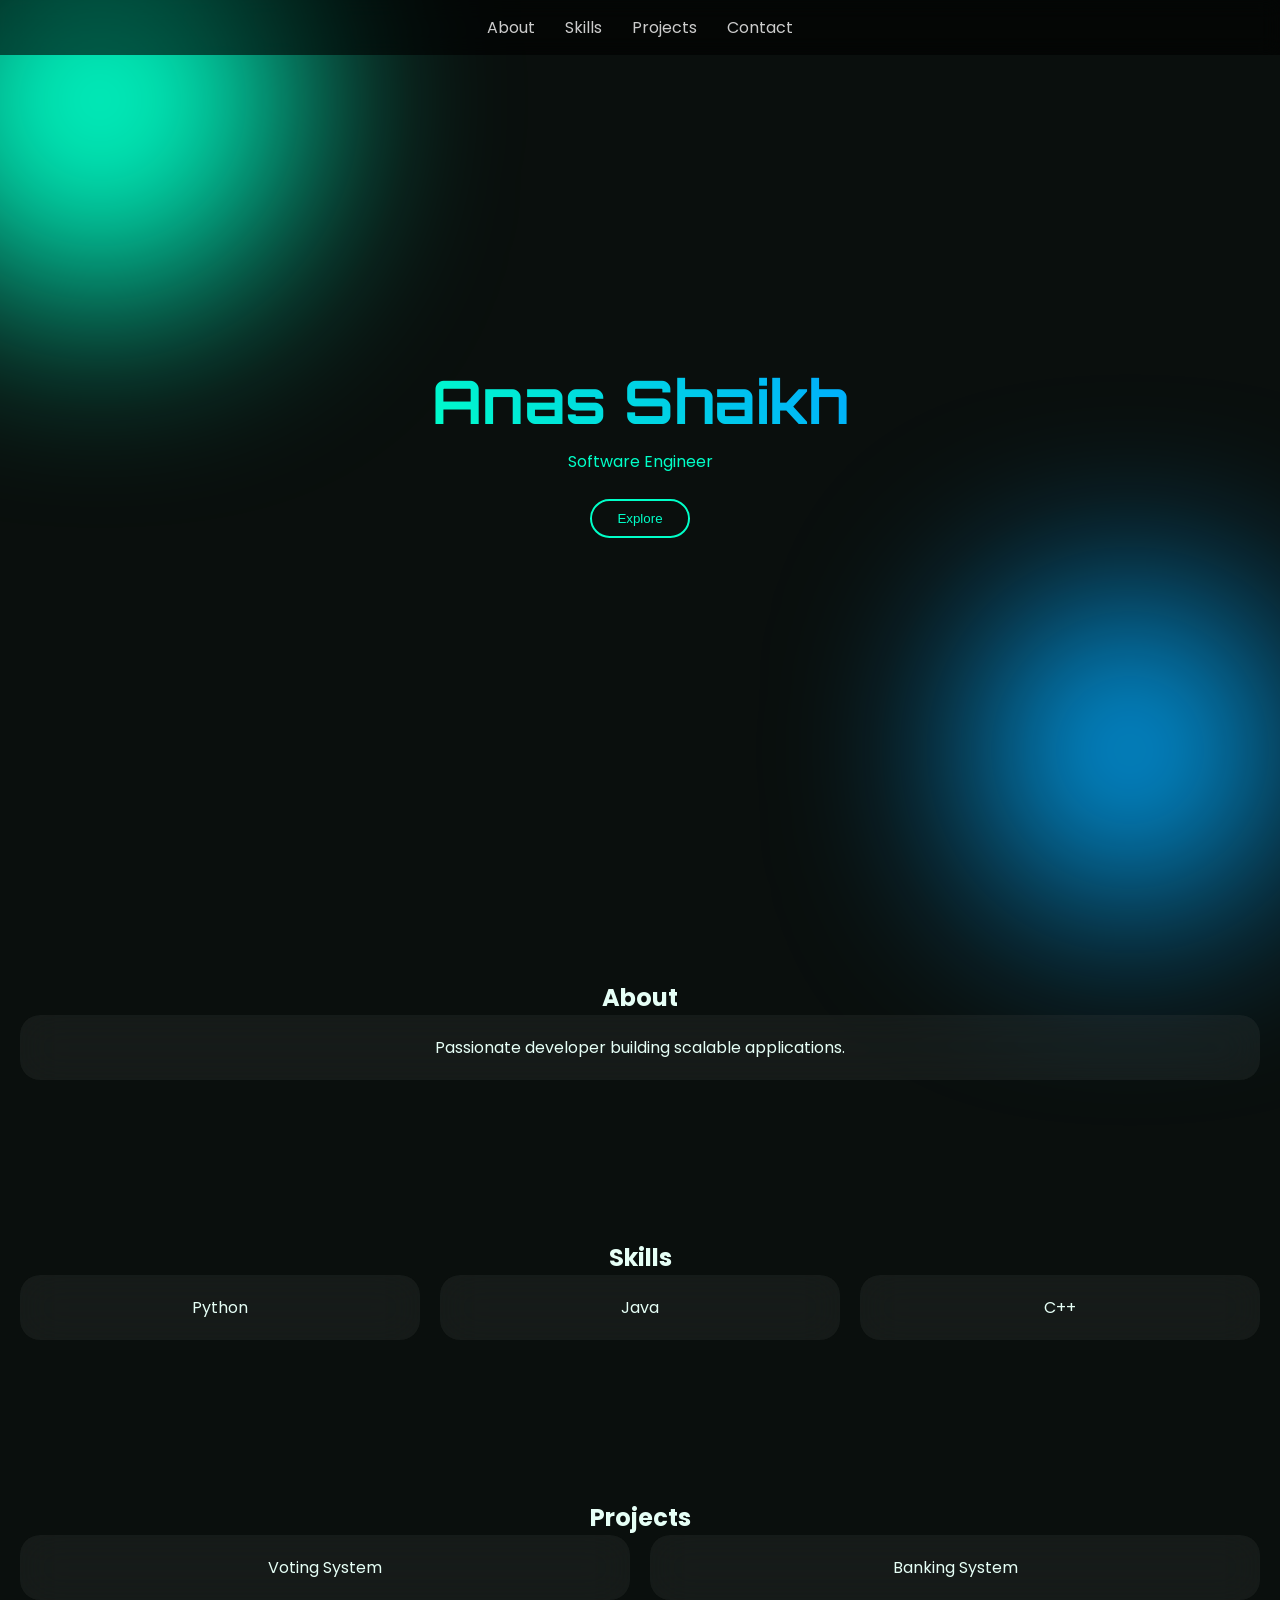
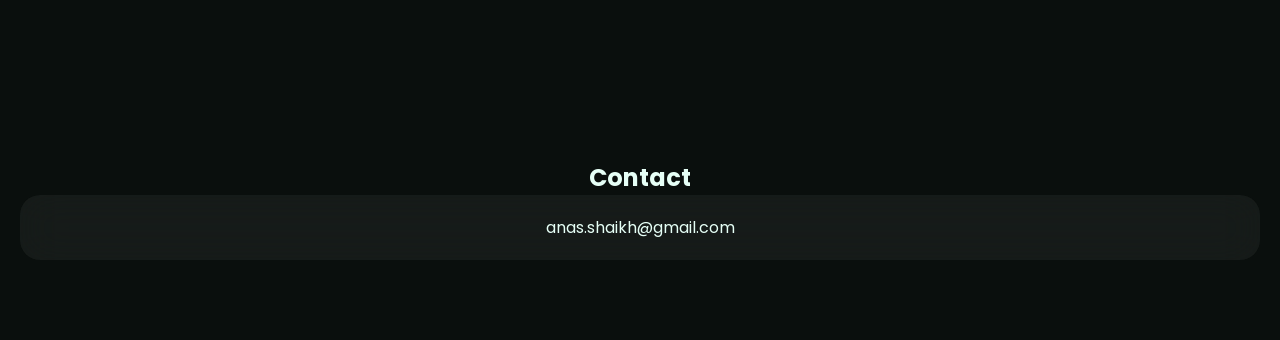
==== index.html @ f7f48f0e "Revamp portfolio layout and styles" ====
<!DOCTYPE html>
<html lang="en">
<head>
<meta charset="UTF-8">
<meta name="viewport" content="width=device-width, initial-scale=1.0">
<title>Anas Shaikh | Ultra Portfolio</title>

<link href="https://fonts.googleapis.com/css2?family=Orbitron:wght@500;700&family=Poppins:wght@300;400;600&display=swap" rel="stylesheet">

<style>
*{margin:0;padding:0;box-sizing:border-box;}
body{
background:#0a0f0d;
color:#e6fff6;
font-family:Poppins;
overflow-x:hidden;
}

/* GLOW ORBS */
.orb{
position:fixed;
border-radius:50%;
filter:blur(100px);
z-index:-1;
}
.o1{width:400px;height:400px;background:#00ffc8;top:-100px;left:-100px;}
.o2{width:300px;height:300px;background:#00aaff;bottom:0;right:0;}

/* NAV */
nav{
position:fixed;
width:100%;
display:flex;
justify-content:center;
gap:30px;
padding:15px;
background:rgba(0,0,0,0.6);
backdrop-filter:blur(10px);
z-index:100;
}
nav a{color:#ccc;text-decoration:none;}
nav a:hover{color:#00ffc8;}

/* HERO */
.hero{
height:100vh;
display:flex;
flex-direction:column;
justify-content:center;
align-items:center;
text-align:center;
}
.hero h1{
font-family:Orbitron;
font-size:60px;
background:linear-gradient(45deg,#00ffc8,#00aaff);
-webkit-background-clip:text;
color:transparent;
}
.typing{margin-top:10px;color:#00ffc8;height:30px;}

/* BUTTON */
.btn{
margin-top:20px;
padding:10px 25px;
background:transparent;
border:2px solid #00ffc8;
color:#00ffc8;
border-radius:20px;
cursor:pointer;
transition:0.3s;
}
.btn:hover{
background:#00ffc8;
color:black;
box-shadow:0 0 20px #00ffc8;
}

/* SECTIONS */
section{
padding:80px 20px;
text-align:center;
}

/* GLASS CARD */
.card{
background:rgba(255,255,255,0.05);
backdrop-filter:blur(20px);
border-radius:20px;
padding:20px;
transition:0.3s;
transform-style:preserve-3d;
}
.card:hover{
transform:rotateY(10deg) rotateX(5deg);
box-shadow:0 0 30px #00ffc8;
}

/* GRID */
.grid{
display:grid;
grid-template-columns:repeat(auto-fit,minmax(250px,1fr));
gap:20px;
}

/* PARTICLES */
.particle{
position:fixed;
width:5px;height:5px;
background:#00ffc8;
border-radius:50%;
pointer-events:none;
opacity:0.7;
}

/* SCROLL */
.fade{opacity:0;transform:translateY(40px);transition:0.6s;}
.show{opacity:1;transform:translateY(0);}
</style>
</head>

<body>

<div class="orb o1"></div>
<div class="orb o2"></div>

<nav>
<a href="#about">About</a>
<a href="#skills">Skills</a>
<a href="#projects">Projects</a>
<a href="#contact">Contact</a>
</nav>

<div class="hero">
<h1>Anas Shaikh</h1>
<div class="typing"></div>
<button class="btn" onclick="scrollDown()">Explore</button>
</div>

<section id="about" class="fade">
<h2>About</h2>
<div class="card">Passionate developer building scalable applications.</div>
</section>

<section id="skills" class="fade">
<h2>Skills</h2>
<div class="grid">
<div class="card">Python</div>
<div class="card">Java</div>
<div class="card">C++</div>
</div>
</section>

<section id="projects" class="fade">
<h2>Projects</h2>
<div class="grid">
<div class="card">Voting System</div>
<div class="card">Banking System</div>
</div>
</section>

<section id="contact" class="fade">
<h2>Contact</h2>
<div class="card">anas.shaikh@gmail.com</div>
</section>

<script>
// TYPING
const words=["Software Engineer","Full Stack Developer","Problem Solver"];
let i=0,j=0,cur="",del=false;
function type(){
cur=words[i];
if(del){j--;} else{j++;}
document.querySelector(".typing").textContent=cur.substring(0,j);
if(!del && j==cur.length){del=true;setTimeout(type,1000);return;}
if(del && j==0){del=false;i=(i+1)%words.length;}
setTimeout(type,del?50:100);
}
type();

// SCROLL
function scrollDown(){
document.getElementById("about").scrollIntoView({behavior:"smooth"});
}
const obs=new IntersectionObserver(e=>{
e.forEach(x=>{if(x.isIntersecting)x.target.classList.add("show");});
});
document.querySelectorAll(".fade").forEach(el=>obs.observe(el));

// CURSOR GLOW + PARTICLES
document.addEventListener("mousemove",e=>{
let glow=document.createElement("div");
glow.className="particle";
glow.style.left=e.clientX+"px";
glow.style.top=e.clientY+"px";
document.body.appendChild(glow);
setTimeout(()=>glow.remove(),500);
});
</script>

</body>
</html>
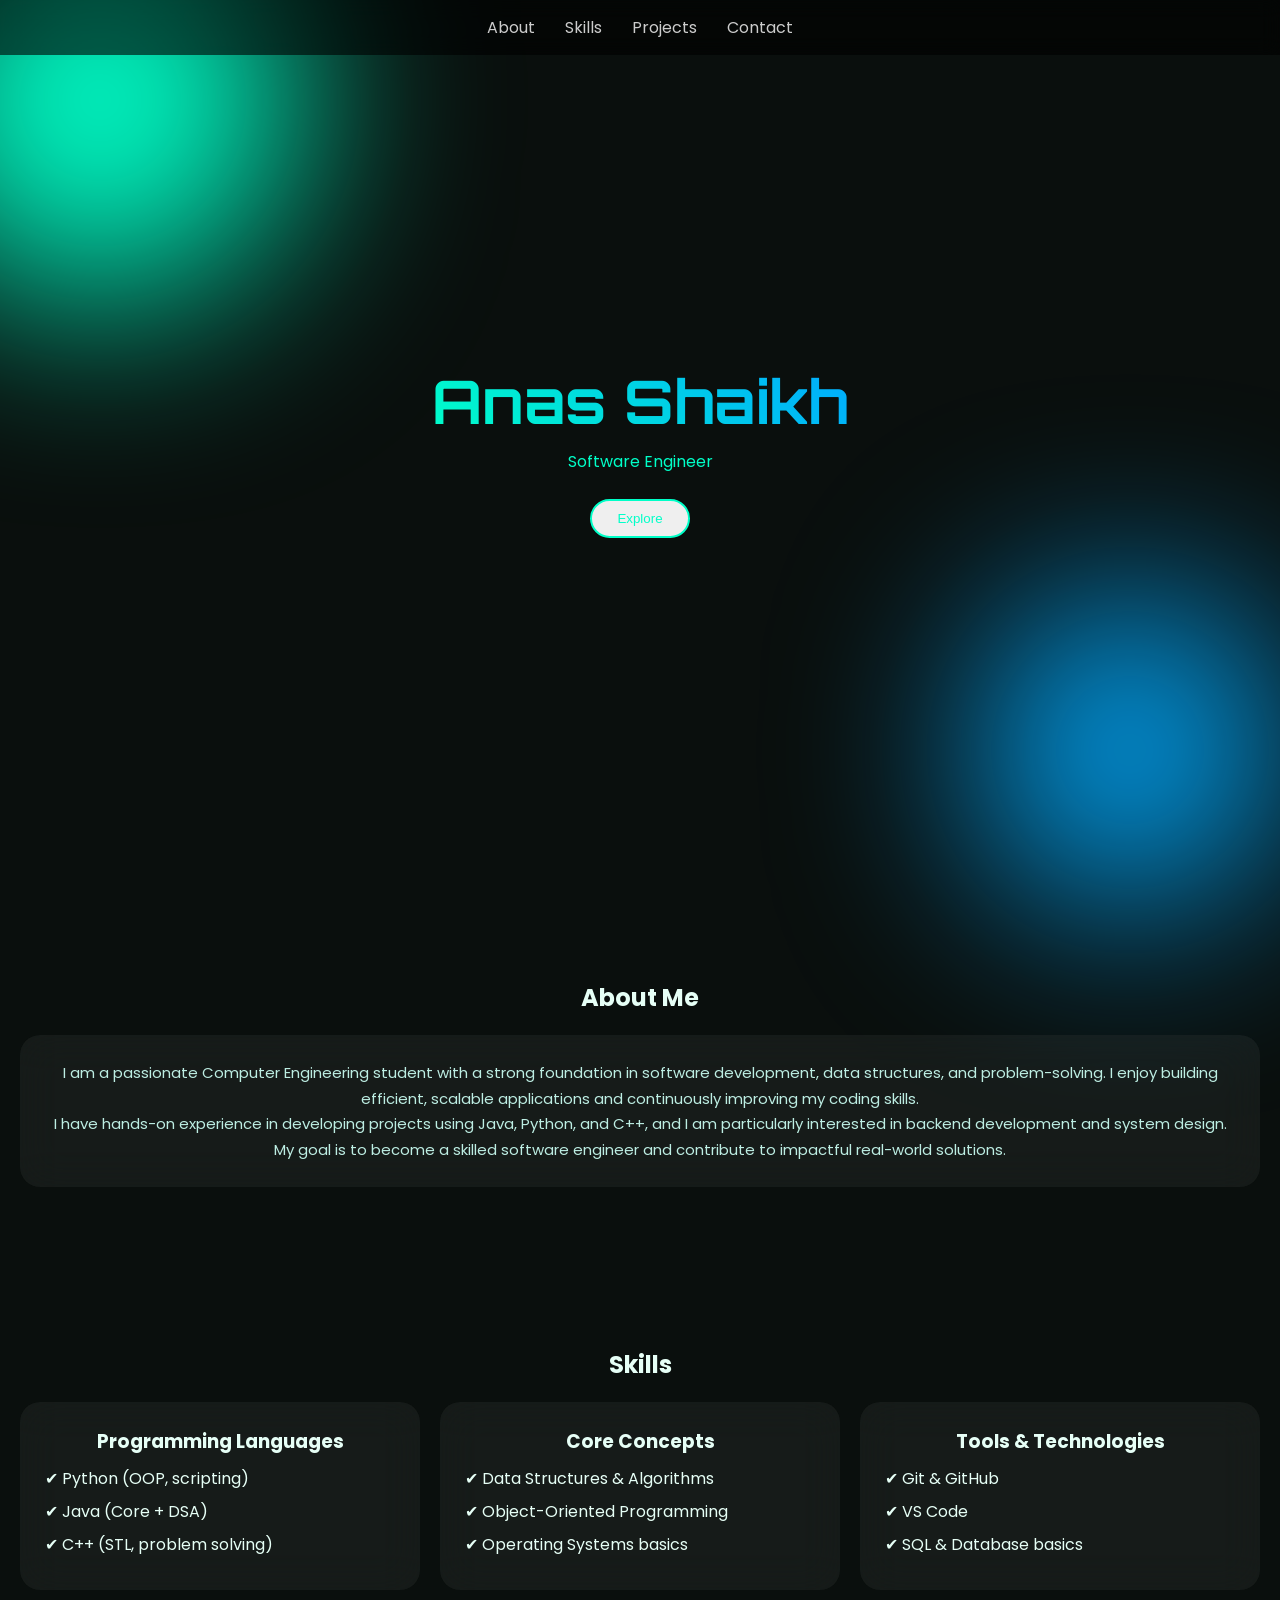
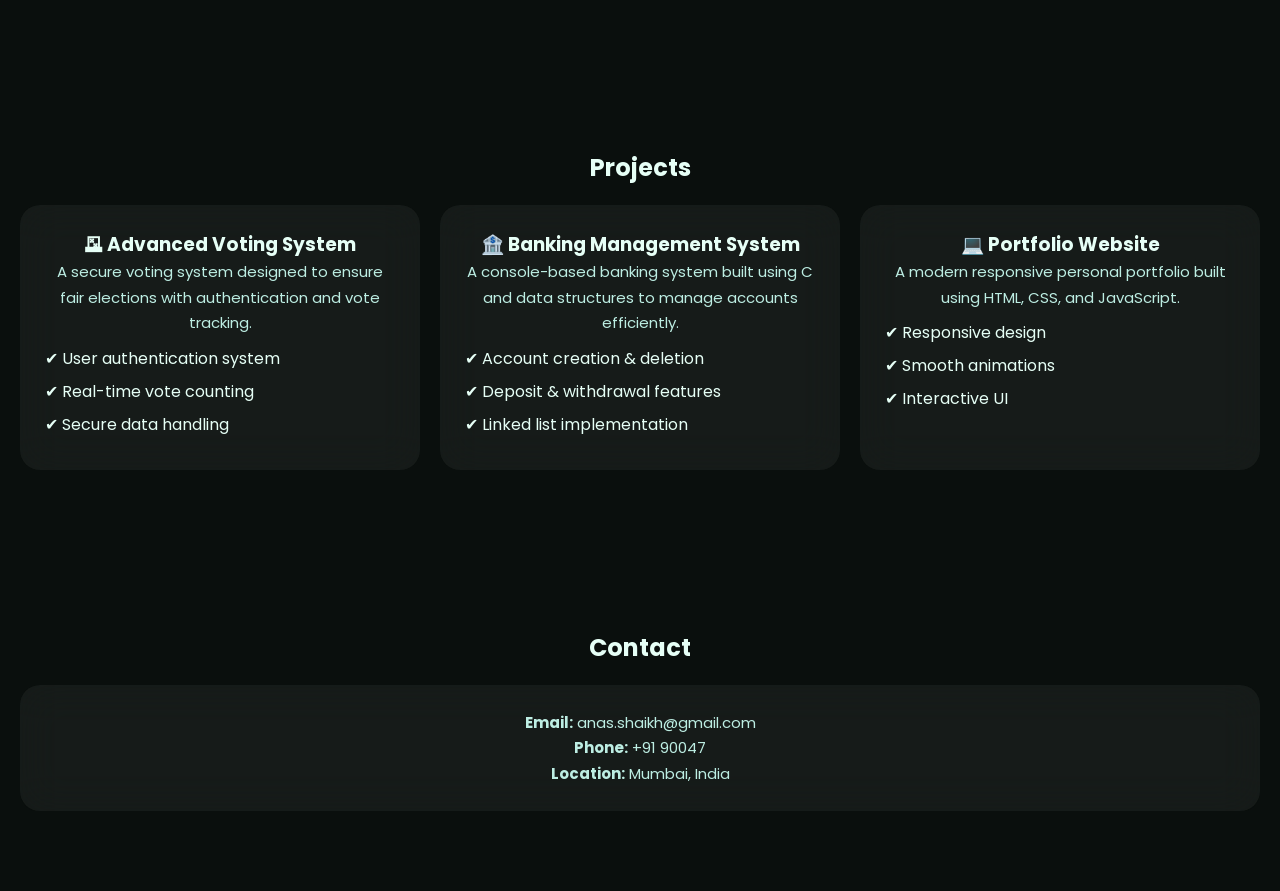
==== commit 426d4e52: "Update index.html" ====
--- a/index.html
+++ b/index.html
@@ -3,115 +3,50 @@
 <head>
 <meta charset="UTF-8">
 <meta name="viewport" content="width=device-width, initial-scale=1.0">
-<title>Anas Shaikh | Ultra Portfolio</title>
+<title>Anas Shaikh | Portfolio</title>
 
 <link href="https://fonts.googleapis.com/css2?family=Orbitron:wght@500;700&family=Poppins:wght@300;400;600&display=swap" rel="stylesheet">
 
 <style>
 *{margin:0;padding:0;box-sizing:border-box;}
-body{
-background:#0a0f0d;
-color:#e6fff6;
-font-family:Poppins;
-overflow-x:hidden;
-}
-
-/* GLOW ORBS */
-.orb{
-position:fixed;
-border-radius:50%;
-filter:blur(100px);
-z-index:-1;
-}
+body{background:#0a0f0d;color:#e6fff6;font-family:Poppins;overflow-x:hidden;}
+
+/* ORBS */
+.orb{position:fixed;border-radius:50%;filter:blur(100px);z-index:-1;}
 .o1{width:400px;height:400px;background:#00ffc8;top:-100px;left:-100px;}
 .o2{width:300px;height:300px;background:#00aaff;bottom:0;right:0;}
 
 /* NAV */
-nav{
-position:fixed;
-width:100%;
-display:flex;
-justify-content:center;
-gap:30px;
-padding:15px;
-background:rgba(0,0,0,0.6);
-backdrop-filter:blur(10px);
-z-index:100;
-}
+nav{position:fixed;width:100%;display:flex;justify-content:center;gap:30px;padding:15px;background:rgba(0,0,0,0.6);backdrop-filter:blur(10px);}
 nav a{color:#ccc;text-decoration:none;}
 nav a:hover{color:#00ffc8;}
 
 /* HERO */
-.hero{
-height:100vh;
-display:flex;
-flex-direction:column;
-justify-content:center;
-align-items:center;
-text-align:center;
-}
-.hero h1{
-font-family:Orbitron;
-font-size:60px;
-background:linear-gradient(45deg,#00ffc8,#00aaff);
--webkit-background-clip:text;
-color:transparent;
-}
+.hero{height:100vh;display:flex;flex-direction:column;justify-content:center;align-items:center;text-align:center;}
+.hero h1{font-family:Orbitron;font-size:60px;background:linear-gradient(45deg,#00ffc8,#00aaff);-webkit-background-clip:text;color:transparent;}
 .typing{margin-top:10px;color:#00ffc8;height:30px;}
 
 /* BUTTON */
-.btn{
-margin-top:20px;
-padding:10px 25px;
-background:transparent;
-border:2px solid #00ffc8;
-color:#00ffc8;
-border-radius:20px;
-cursor:pointer;
-transition:0.3s;
-}
-.btn:hover{
-background:#00ffc8;
-color:black;
-box-shadow:0 0 20px #00ffc8;
-}
+.btn{margin-top:20px;padding:10px 25px;border:2px solid #00ffc8;color:#00ffc8;border-radius:20px;cursor:pointer;}
+.btn:hover{background:#00ffc8;color:black;box-shadow:0 0 20px #00ffc8;}
 
 /* SECTIONS */
-section{
-padding:80px 20px;
-text-align:center;
-}
-
-/* GLASS CARD */
-.card{
-background:rgba(255,255,255,0.05);
-backdrop-filter:blur(20px);
-border-radius:20px;
-padding:20px;
-transition:0.3s;
-transform-style:preserve-3d;
-}
-.card:hover{
-transform:rotateY(10deg) rotateX(5deg);
-box-shadow:0 0 30px #00ffc8;
-}
+section{padding:80px 20px;text-align:center;}
+h2{margin-bottom:20px;}
+
+/* CARD */
+.card{background:rgba(255,255,255,0.05);backdrop-filter:blur(20px);border-radius:20px;padding:25px;transition:0.3s;}
+.card:hover{transform:translateY(-8px);box-shadow:0 0 25px #00ffc8;}
 
 /* GRID */
-.grid{
-display:grid;
-grid-template-columns:repeat(auto-fit,minmax(250px,1fr));
-gap:20px;
-}
-
-/* PARTICLES */
-.particle{
-position:fixed;
-width:5px;height:5px;
-background:#00ffc8;
-border-radius:50%;
-pointer-events:none;
-opacity:0.7;
-}
+.grid{display:grid;grid-template-columns:repeat(auto-fit,minmax(250px,1fr));gap:20px;}
+
+/* TEXT */
+p{line-height:1.7;color:#bdeee3;font-size:15px;}
+
+/* LIST */
+ul{list-style:none;text-align:left;margin-top:10px;}
+ul li{margin-bottom:8px;}
 
 /* SCROLL */
 .fade{opacity:0;transform:translateY(40px);transition:0.6s;}
@@ -137,36 +72,121 @@
 <button class="btn" onclick="scrollDown()">Explore</button>
 </div>
 
+<!-- ABOUT -->
 <section id="about" class="fade">
-<h2>About</h2>
-<div class="card">Passionate developer building scalable applications.</div>
-</section>
-
+<h2>About Me</h2>
+<div class="card">
+<p>
+I am a passionate Computer Engineering student with a strong foundation in software development, 
+data structures, and problem-solving. I enjoy building efficient, scalable applications and 
+continuously improving my coding skills.
+</p>
+
+<p>
+I have hands-on experience in developing projects using Java, Python, and C++, and I am particularly 
+interested in backend development and system design.
+</p>
+
+<p>
+My goal is to become a skilled software engineer and contribute to impactful real-world solutions.
+</p>
+</div>
+</section>
+
+<!-- SKILLS -->
 <section id="skills" class="fade">
 <h2>Skills</h2>
+
 <div class="grid">
-<div class="card">Python</div>
-<div class="card">Java</div>
-<div class="card">C++</div>
-</div>
-</section>
-
+
+<div class="card">
+<h3>Programming Languages</h3>
+<ul>
+<li>✔ Python (OOP, scripting)</li>
+<li>✔ Java (Core + DSA)</li>
+<li>✔ C++ (STL, problem solving)</li>
+</ul>
+</div>
+
+<div class="card">
+<h3>Core Concepts</h3>
+<ul>
+<li>✔ Data Structures & Algorithms</li>
+<li>✔ Object-Oriented Programming</li>
+<li>✔ Operating Systems basics</li>
+</ul>
+</div>
+
+<div class="card">
+<h3>Tools & Technologies</h3>
+<ul>
+<li>✔ Git & GitHub</li>
+<li>✔ VS Code</li>
+<li>✔ SQL & Database basics</li>
+</ul>
+</div>
+
+</div>
+</section>
+
+<!-- PROJECTS -->
 <section id="projects" class="fade">
 <h2>Projects</h2>
+
 <div class="grid">
-<div class="card">Voting System</div>
-<div class="card">Banking System</div>
-</div>
-</section>
-
+
+<div class="card">
+<h3>🗳 Advanced Voting System</h3>
+<p>
+A secure voting system designed to ensure fair elections with authentication and vote tracking.
+</p>
+<ul>
+<li>✔ User authentication system</li>
+<li>✔ Real-time vote counting</li>
+<li>✔ Secure data handling</li>
+</ul>
+</div>
+
+<div class="card">
+<h3>🏦 Banking Management System</h3>
+<p>
+A console-based banking system built using C and data structures to manage accounts efficiently.
+</p>
+<ul>
+<li>✔ Account creation & deletion</li>
+<li>✔ Deposit & withdrawal features</li>
+<li>✔ Linked list implementation</li>
+</ul>
+</div>
+
+<div class="card">
+<h3>💻 Portfolio Website</h3>
+<p>
+A modern responsive personal portfolio built using HTML, CSS, and JavaScript.
+</p>
+<ul>
+<li>✔ Responsive design</li>
+<li>✔ Smooth animations</li>
+<li>✔ Interactive UI</li>
+</ul>
+</div>
+
+</div>
+</section>
+
+<!-- CONTACT -->
 <section id="contact" class="fade">
 <h2>Contact</h2>
-<div class="card">anas.shaikh@gmail.com</div>
+<div class="card">
+<p><b>Email:</b> anas.shaikh@gmail.com</p>
+<p><b>Phone:</b> +91 90047</p>
+<p><b>Location:</b> Mumbai, India</p>
+</div>
 </section>
 
 <script>
 // TYPING
-const words=["Software Engineer","Full Stack Developer","Problem Solver"];
+const words=["Software Engineer","Java Developer","Problem Solver"];
 let i=0,j=0,cur="",del=false;
 function type(){
 cur=words[i];
@@ -186,16 +206,6 @@
 e.forEach(x=>{if(x.isIntersecting)x.target.classList.add("show");});
 });
 document.querySelectorAll(".fade").forEach(el=>obs.observe(el));
-
-// CURSOR GLOW + PARTICLES
-document.addEventListener("mousemove",e=>{
-let glow=document.createElement("div");
-glow.className="particle";
-glow.style.left=e.clientX+"px";
-glow.style.top=e.clientY+"px";
-document.body.appendChild(glow);
-setTimeout(()=>glow.remove(),500);
-});
 </script>
 
 </body>
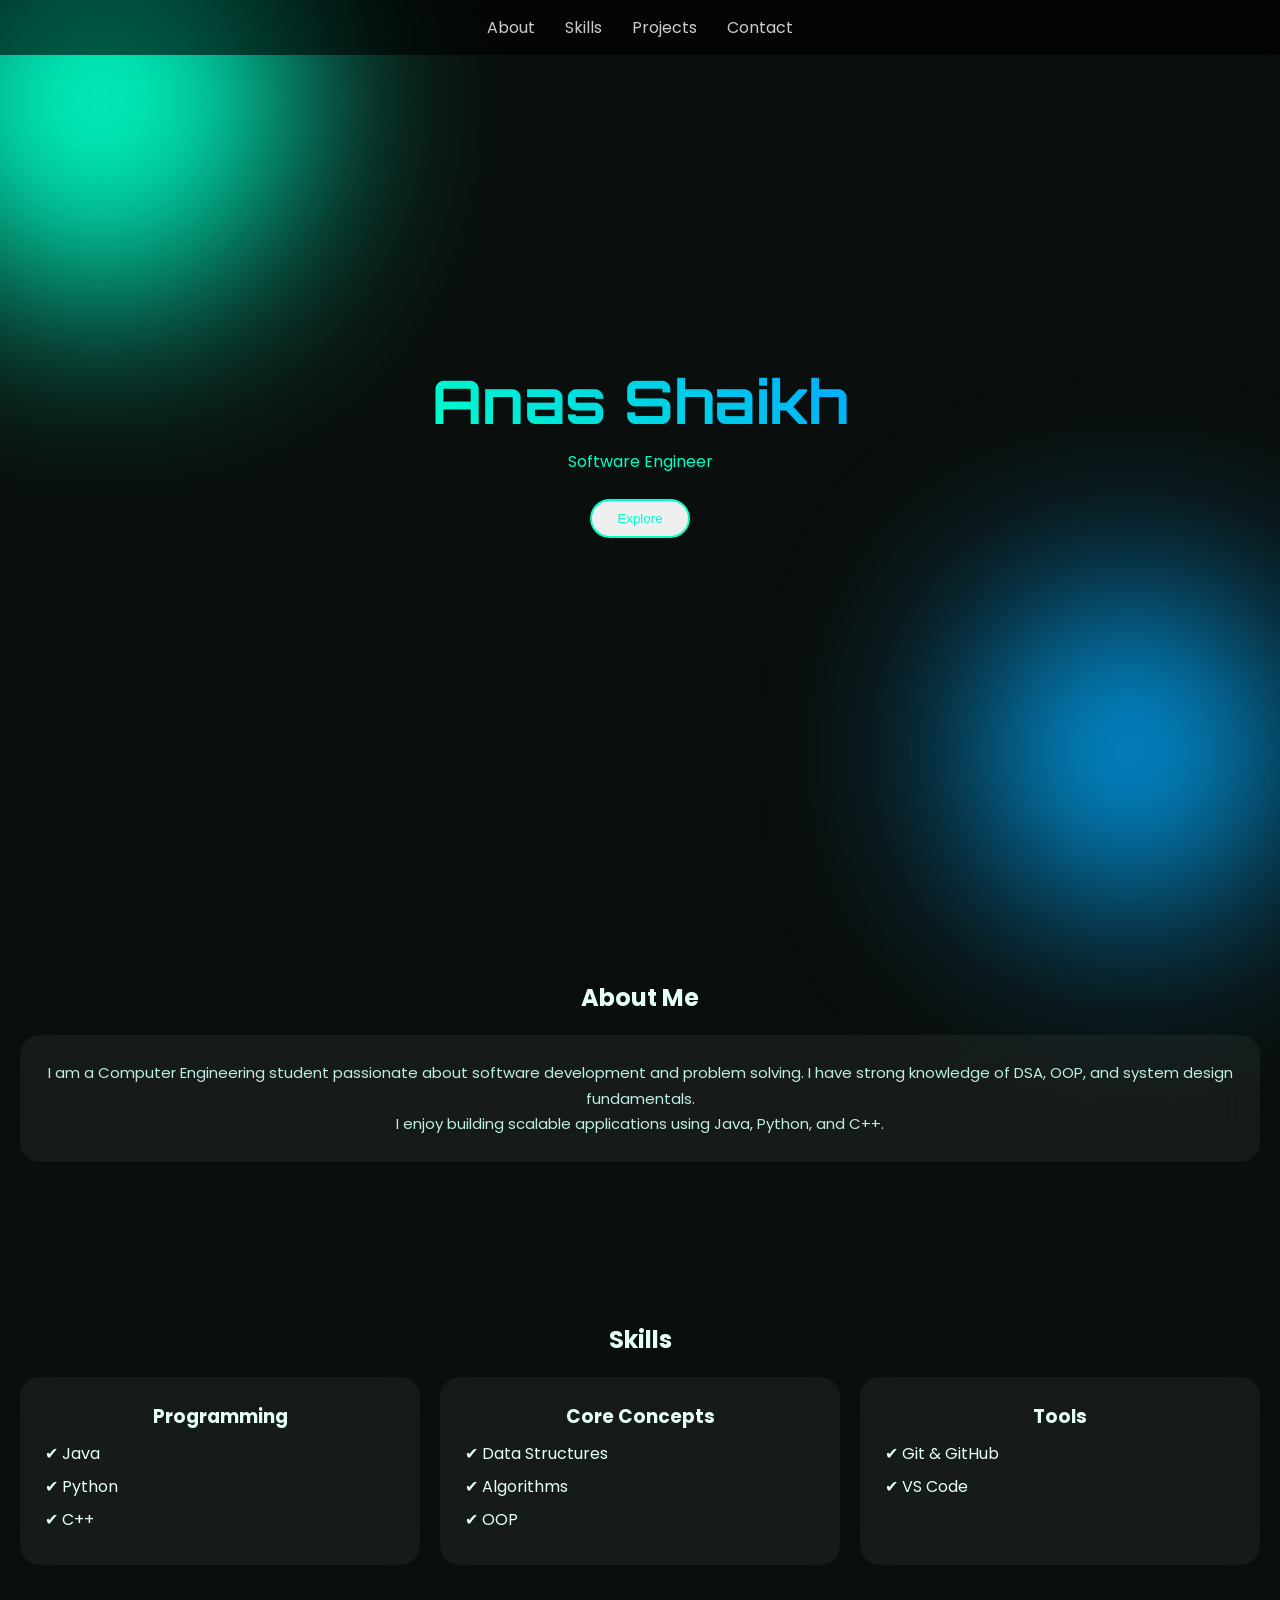
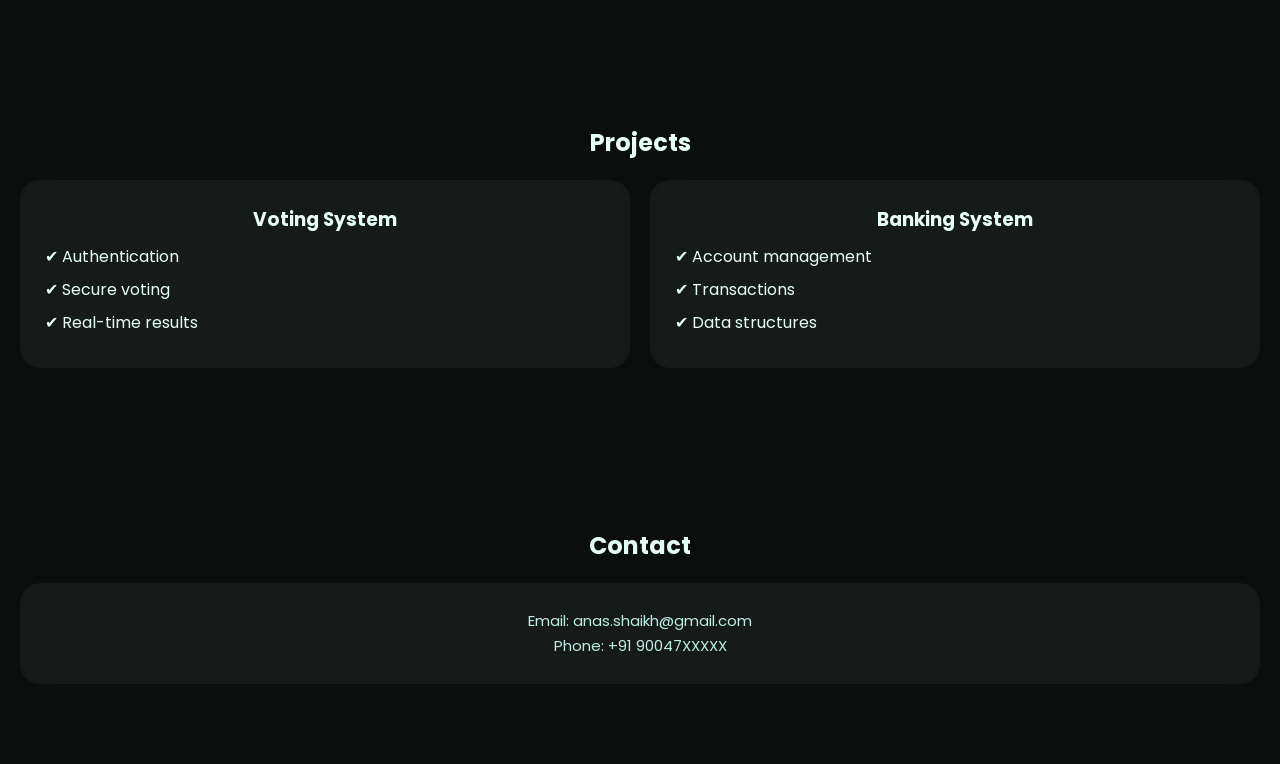
==== commit 9799a885: "Update index.html" ====
--- a/index.html
+++ b/index.html
@@ -9,7 +9,19 @@
 
 <style>
 *{margin:0;padding:0;box-sizing:border-box;}
-body{background:#0a0f0d;color:#e6fff6;font-family:Poppins;overflow-x:hidden;}
+html{scroll-behavior:smooth;}
+
+body{
+background:#0a0f0d;
+color:#e6fff6;
+font-family:Poppins;
+overflow-x:hidden;
+}
+
+/* OFFSET FIX FOR NAVBAR */
+section{
+scroll-margin-top:90px;
+}
 
 /* ORBS */
 .orb{position:fixed;border-radius:50%;filter:blur(100px);z-index:-1;}
@@ -17,29 +29,83 @@
 .o2{width:300px;height:300px;background:#00aaff;bottom:0;right:0;}
 
 /* NAV */
-nav{position:fixed;width:100%;display:flex;justify-content:center;gap:30px;padding:15px;background:rgba(0,0,0,0.6);backdrop-filter:blur(10px);}
-nav a{color:#ccc;text-decoration:none;}
+nav{
+position:fixed;
+top:0;
+width:100%;
+display:flex;
+justify-content:center;
+gap:30px;
+padding:15px;
+background:rgba(0,0,0,0.6);
+backdrop-filter:blur(10px);
+z-index:100;
+}
+nav a{
+color:#ccc;
+text-decoration:none;
+}
 nav a:hover{color:#00ffc8;}
 
 /* HERO */
-.hero{height:100vh;display:flex;flex-direction:column;justify-content:center;align-items:center;text-align:center;}
-.hero h1{font-family:Orbitron;font-size:60px;background:linear-gradient(45deg,#00ffc8,#00aaff);-webkit-background-clip:text;color:transparent;}
+.hero{
+height:100vh;
+display:flex;
+flex-direction:column;
+justify-content:center;
+align-items:center;
+text-align:center;
+}
+.hero h1{
+font-family:Orbitron;
+font-size:60px;
+background:linear-gradient(45deg,#00ffc8,#00aaff);
+-webkit-background-clip:text;
+color:transparent;
+}
 .typing{margin-top:10px;color:#00ffc8;height:30px;}
 
 /* BUTTON */
-.btn{margin-top:20px;padding:10px 25px;border:2px solid #00ffc8;color:#00ffc8;border-radius:20px;cursor:pointer;}
-.btn:hover{background:#00ffc8;color:black;box-shadow:0 0 20px #00ffc8;}
+.btn{
+margin-top:20px;
+padding:10px 25px;
+border:2px solid #00ffc8;
+color:#00ffc8;
+border-radius:20px;
+cursor:pointer;
+}
+.btn:hover{
+background:#00ffc8;
+color:black;
+box-shadow:0 0 20px #00ffc8;
+}
 
 /* SECTIONS */
-section{padding:80px 20px;text-align:center;}
-h2{margin-bottom:20px;}
+section{
+padding:80px 20px;
+text-align:center;
+}
 
 /* CARD */
-.card{background:rgba(255,255,255,0.05);backdrop-filter:blur(20px);border-radius:20px;padding:25px;transition:0.3s;}
-.card:hover{transform:translateY(-8px);box-shadow:0 0 25px #00ffc8;}
+.card{
+background:rgba(255,255,255,0.05);
+backdrop-filter:blur(20px);
+border-radius:20px;
+padding:25px;
+margin-top:20px;
+transition:0.3s;
+}
+.card:hover{
+transform:translateY(-8px);
+box-shadow:0 0 25px #00ffc8;
+}
 
 /* GRID */
-.grid{display:grid;grid-template-columns:repeat(auto-fit,minmax(250px,1fr));gap:20px;}
+.grid{
+display:grid;
+grid-template-columns:repeat(auto-fit,minmax(250px,1fr));
+gap:20px;
+}
 
 /* TEXT */
 p{line-height:1.7;color:#bdeee3;font-size:15px;}
@@ -48,7 +114,12 @@
 ul{list-style:none;text-align:left;margin-top:10px;}
 ul li{margin-bottom:8px;}
 
-/* SCROLL */
+/* PHONE FIX */
+.phone{
+white-space:nowrap;
+}
+
+/* SCROLL ANIMATION */
 .fade{opacity:0;transform:translateY(40px);transition:0.6s;}
 .show{opacity:1;transform:translateY(0);}
 </style>
@@ -59,6 +130,7 @@
 <div class="orb o1"></div>
 <div class="orb o2"></div>
 
+<!-- NAV -->
 <nav>
 <a href="#about">About</a>
 <a href="#skills">Skills</a>
@@ -66,6 +138,7 @@
 <a href="#contact">Contact</a>
 </nav>
 
+<!-- HERO -->
 <div class="hero">
 <h1>Anas Shaikh</h1>
 <div class="typing"></div>
@@ -77,18 +150,11 @@
 <h2>About Me</h2>
 <div class="card">
 <p>
-I am a passionate Computer Engineering student with a strong foundation in software development, 
-data structures, and problem-solving. I enjoy building efficient, scalable applications and 
-continuously improving my coding skills.
+I am a Computer Engineering student passionate about software development and problem solving.
+I have strong knowledge of DSA, OOP, and system design fundamentals.
 </p>
-
 <p>
-I have hands-on experience in developing projects using Java, Python, and C++, and I am particularly 
-interested in backend development and system design.
-</p>
-
-<p>
-My goal is to become a skilled software engineer and contribute to impactful real-world solutions.
+I enjoy building scalable applications using Java, Python, and C++.
 </p>
 </div>
 </section>
@@ -96,33 +162,31 @@
 <!-- SKILLS -->
 <section id="skills" class="fade">
 <h2>Skills</h2>
-
 <div class="grid">
 
 <div class="card">
-<h3>Programming Languages</h3>
-<ul>
-<li>✔ Python (OOP, scripting)</li>
-<li>✔ Java (Core + DSA)</li>
-<li>✔ C++ (STL, problem solving)</li>
+<h3>Programming</h3>
+<ul>
+<li>✔ Java</li>
+<li>✔ Python</li>
+<li>✔ C++</li>
 </ul>
 </div>
 
 <div class="card">
 <h3>Core Concepts</h3>
 <ul>
-<li>✔ Data Structures & Algorithms</li>
-<li>✔ Object-Oriented Programming</li>
-<li>✔ Operating Systems basics</li>
-</ul>
-</div>
-
-<div class="card">
-<h3>Tools & Technologies</h3>
+<li>✔ Data Structures</li>
+<li>✔ Algorithms</li>
+<li>✔ OOP</li>
+</ul>
+</div>
+
+<div class="card">
+<h3>Tools</h3>
 <ul>
 <li>✔ Git & GitHub</li>
 <li>✔ VS Code</li>
-<li>✔ SQL & Database basics</li>
 </ul>
 </div>
 
@@ -132,42 +196,23 @@
 <!-- PROJECTS -->
 <section id="projects" class="fade">
 <h2>Projects</h2>
-
 <div class="grid">
 
 <div class="card">
-<h3>🗳 Advanced Voting System</h3>
-<p>
-A secure voting system designed to ensure fair elections with authentication and vote tracking.
-</p>
-<ul>
-<li>✔ User authentication system</li>
-<li>✔ Real-time vote counting</li>
-<li>✔ Secure data handling</li>
-</ul>
-</div>
-
-<div class="card">
-<h3>🏦 Banking Management System</h3>
-<p>
-A console-based banking system built using C and data structures to manage accounts efficiently.
-</p>
-<ul>
-<li>✔ Account creation & deletion</li>
-<li>✔ Deposit & withdrawal features</li>
-<li>✔ Linked list implementation</li>
-</ul>
-</div>
-
-<div class="card">
-<h3>💻 Portfolio Website</h3>
-<p>
-A modern responsive personal portfolio built using HTML, CSS, and JavaScript.
-</p>
-<ul>
-<li>✔ Responsive design</li>
-<li>✔ Smooth animations</li>
-<li>✔ Interactive UI</li>
+<h3>Voting System</h3>
+<ul>
+<li>✔ Authentication</li>
+<li>✔ Secure voting</li>
+<li>✔ Real-time results</li>
+</ul>
+</div>
+
+<div class="card">
+<h3>Banking System</h3>
+<ul>
+<li>✔ Account management</li>
+<li>✔ Transactions</li>
+<li>✔ Data structures</li>
 </ul>
 </div>
 
@@ -178,9 +223,8 @@
 <section id="contact" class="fade">
 <h2>Contact</h2>
 <div class="card">
-<p><b>Email:</b> anas.shaikh@gmail.com</p>
-<p><b>Phone:</b> +91 90047</p>
-<p><b>Location:</b> Mumbai, India</p>
+<p>Email: anas.shaikh@gmail.com</p>
+<p>Phone: <span class="phone">+91 90047XXXXX</span></p>
 </div>
 </section>
 
@@ -198,12 +242,16 @@
 }
 type();
 
-// SCROLL
+// SCROLL BUTTON
 function scrollDown(){
 document.getElementById("about").scrollIntoView({behavior:"smooth"});
 }
+
+// SCROLL ANIMATION
 const obs=new IntersectionObserver(e=>{
-e.forEach(x=>{if(x.isIntersecting)x.target.classList.add("show");});
+e.forEach(x=>{
+if(x.isIntersecting){x.target.classList.add("show");}
+});
 });
 document.querySelectorAll(".fade").forEach(el=>obs.observe(el));
 </script>
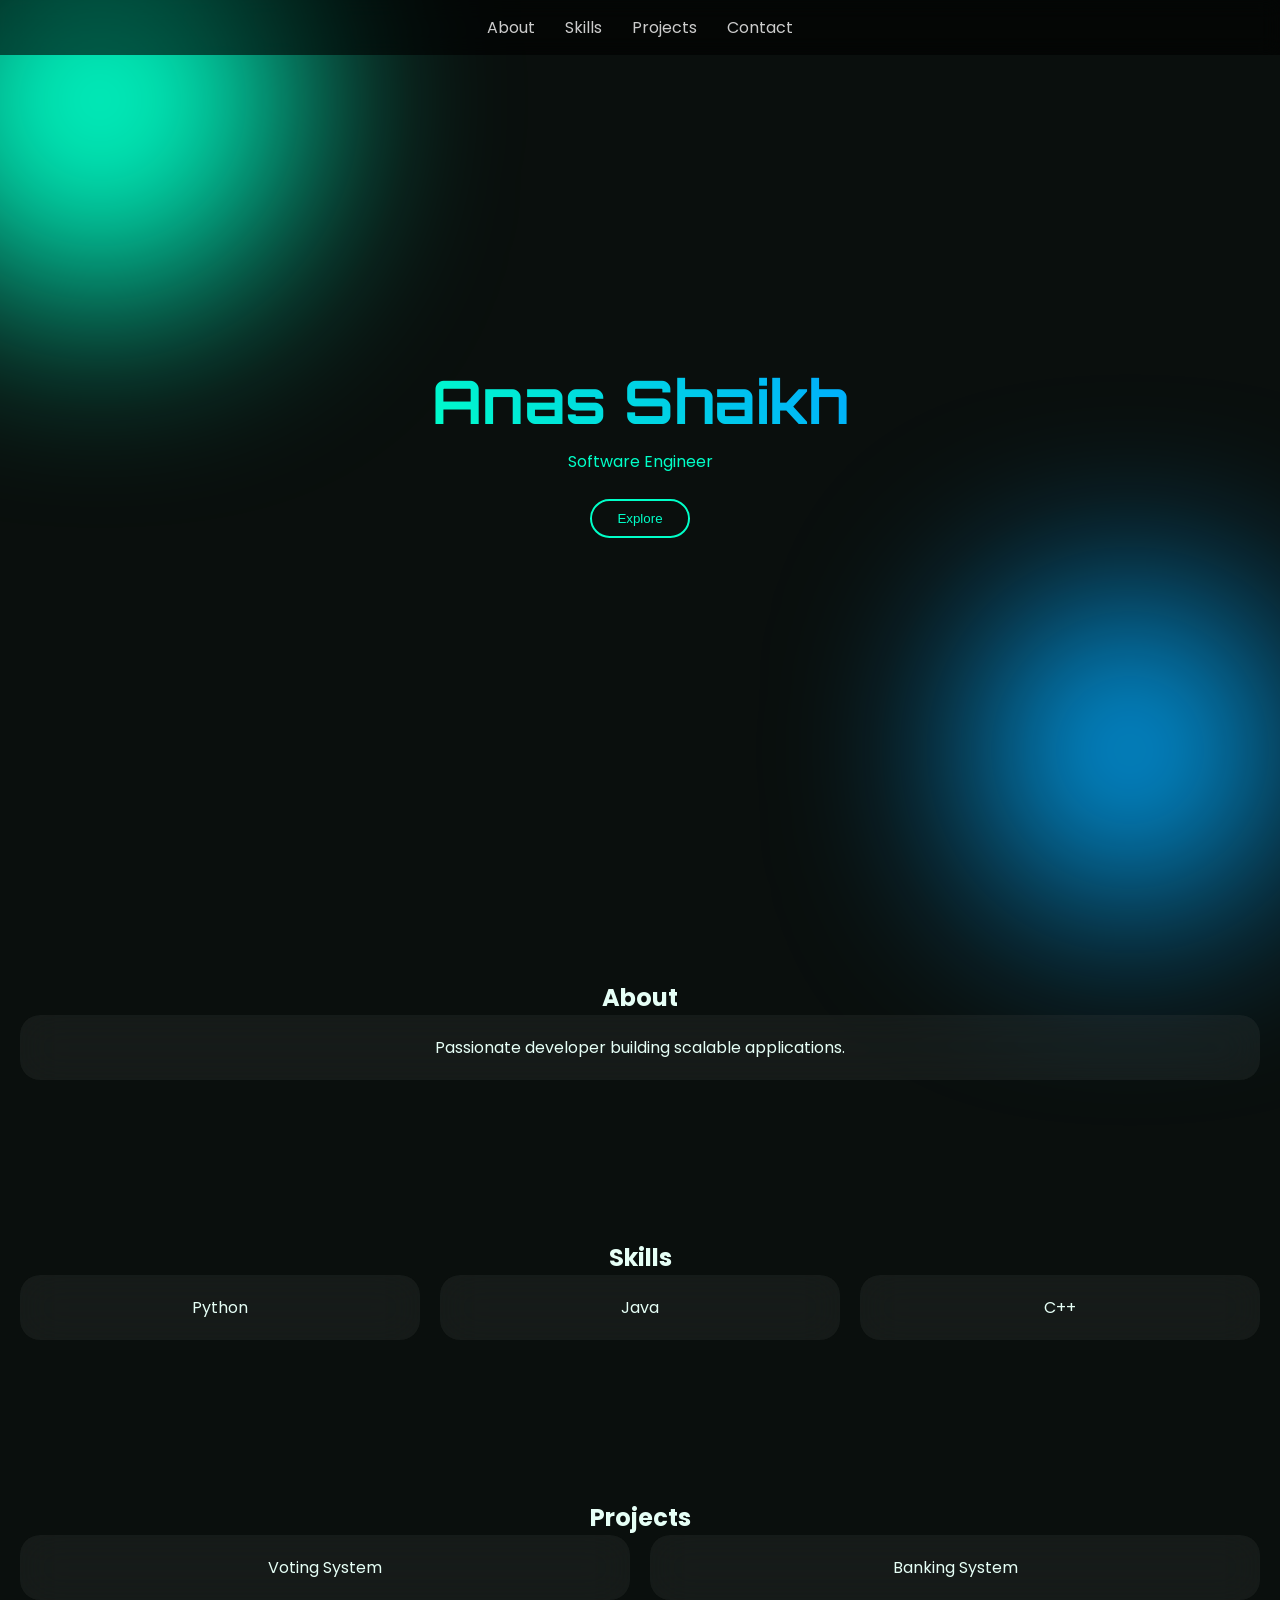
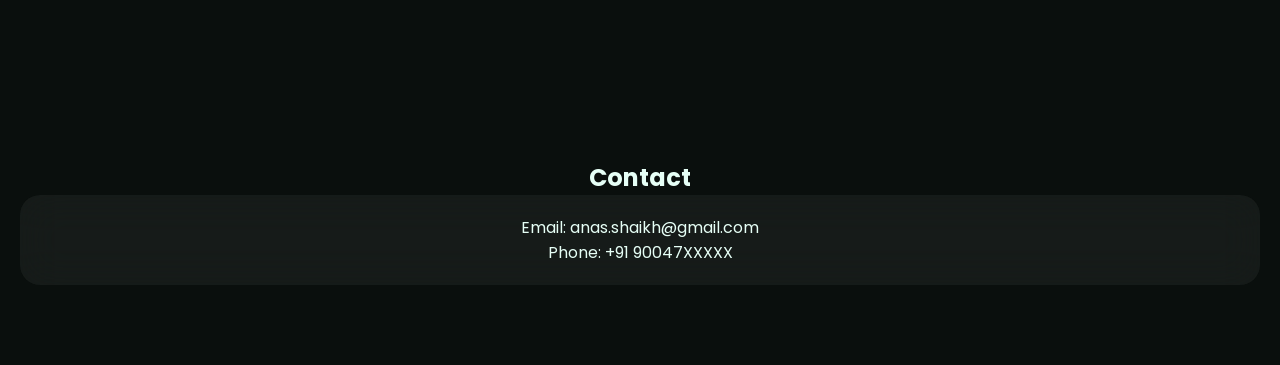
==== commit e74a93bc: "Update index.html" ====
--- a/index.html
+++ b/index.html
@@ -3,14 +3,12 @@
 <head>
 <meta charset="UTF-8">
 <meta name="viewport" content="width=device-width, initial-scale=1.0">
-<title>Anas Shaikh | Portfolio</title>
+<title>Anas Shaikh | Ultra Portfolio</title>
 
 <link href="https://fonts.googleapis.com/css2?family=Orbitron:wght@500;700&family=Poppins:wght@300;400;600&display=swap" rel="stylesheet">
 
 <style>
 *{margin:0;padding:0;box-sizing:border-box;}
-html{scroll-behavior:smooth;}
-
 body{
 background:#0a0f0d;
 color:#e6fff6;
@@ -18,20 +16,19 @@
 overflow-x:hidden;
 }
 
-/* OFFSET FIX FOR NAVBAR */
-section{
-scroll-margin-top:90px;
-}
-
-/* ORBS */
-.orb{position:fixed;border-radius:50%;filter:blur(100px);z-index:-1;}
+/* GLOW ORBS */
+.orb{
+position:fixed;
+border-radius:50%;
+filter:blur(100px);
+z-index:-1;
+}
 .o1{width:400px;height:400px;background:#00ffc8;top:-100px;left:-100px;}
 .o2{width:300px;height:300px;background:#00aaff;bottom:0;right:0;}
 
 /* NAV */
 nav{
 position:fixed;
-top:0;
 width:100%;
 display:flex;
 justify-content:center;
@@ -41,10 +38,7 @@
 backdrop-filter:blur(10px);
 z-index:100;
 }
-nav a{
-color:#ccc;
-text-decoration:none;
-}
+nav a{color:#ccc;text-decoration:none;}
 nav a:hover{color:#00ffc8;}
 
 /* HERO */
@@ -69,10 +63,12 @@
 .btn{
 margin-top:20px;
 padding:10px 25px;
+background:transparent;
 border:2px solid #00ffc8;
 color:#00ffc8;
 border-radius:20px;
 cursor:pointer;
+transition:0.3s;
 }
 .btn:hover{
 background:#00ffc8;
@@ -86,18 +82,18 @@
 text-align:center;
 }
 
-/* CARD */
+/* GLASS CARD */
 .card{
 background:rgba(255,255,255,0.05);
 backdrop-filter:blur(20px);
 border-radius:20px;
-padding:25px;
-margin-top:20px;
+padding:20px;
 transition:0.3s;
+transform-style:preserve-3d;
 }
 .card:hover{
-transform:translateY(-8px);
-box-shadow:0 0 25px #00ffc8;
+transform:rotateY(10deg) rotateX(5deg);
+box-shadow:0 0 30px #00ffc8;
 }
 
 /* GRID */
@@ -107,21 +103,26 @@
 gap:20px;
 }
 
-/* TEXT */
-p{line-height:1.7;color:#bdeee3;font-size:15px;}
-
-/* LIST */
-ul{list-style:none;text-align:left;margin-top:10px;}
-ul li{margin-bottom:8px;}
-
-/* PHONE FIX */
+/* PARTICLES */
+.particle{
+position:fixed;
+width:5px;height:5px;
+background:#00ffc8;
+border-radius:50%;
+pointer-events:none;
+opacity:0.7;
+}
+
+/* SCROLL */
+.fade{opacity:0;transform:translateY(40px);transition:0.6s;}
+.show{opacity:1;transform:translateY(0);}
+
+/* CONTACT FIX */
 .phone{
 white-space:nowrap;
-}
-
-/* SCROLL ANIMATION */
-.fade{opacity:0;transform:translateY(40px);transition:0.6s;}
-.show{opacity:1;transform:translateY(0);}
+color:#e6fff6;
+text-decoration:none;
+}
 </style>
 </head>
 
@@ -130,7 +131,6 @@
 <div class="orb o1"></div>
 <div class="orb o2"></div>
 
-<!-- NAV -->
 <nav>
 <a href="#about">About</a>
 <a href="#skills">Skills</a>
@@ -138,99 +138,52 @@
 <a href="#contact">Contact</a>
 </nav>
 
-<!-- HERO -->
 <div class="hero">
 <h1>Anas Shaikh</h1>
 <div class="typing"></div>
 <button class="btn" onclick="scrollDown()">Explore</button>
 </div>
 
-<!-- ABOUT -->
 <section id="about" class="fade">
-<h2>About Me</h2>
-<div class="card">
-<p>
-I am a Computer Engineering student passionate about software development and problem solving.
-I have strong knowledge of DSA, OOP, and system design fundamentals.
-</p>
-<p>
-I enjoy building scalable applications using Java, Python, and C++.
-</p>
-</div>
-</section>
-
-<!-- SKILLS -->
+<h2>About</h2>
+<div class="card">Passionate developer building scalable applications.</div>
+</section>
+
 <section id="skills" class="fade">
 <h2>Skills</h2>
 <div class="grid">
-
-<div class="card">
-<h3>Programming</h3>
-<ul>
-<li>✔ Java</li>
-<li>✔ Python</li>
-<li>✔ C++</li>
-</ul>
-</div>
-
-<div class="card">
-<h3>Core Concepts</h3>
-<ul>
-<li>✔ Data Structures</li>
-<li>✔ Algorithms</li>
-<li>✔ OOP</li>
-</ul>
-</div>
-
-<div class="card">
-<h3>Tools</h3>
-<ul>
-<li>✔ Git & GitHub</li>
-<li>✔ VS Code</li>
-</ul>
-</div>
-
-</div>
-</section>
-
-<!-- PROJECTS -->
+<div class="card">Python</div>
+<div class="card">Java</div>
+<div class="card">C++</div>
+</div>
+</section>
+
 <section id="projects" class="fade">
 <h2>Projects</h2>
 <div class="grid">
-
-<div class="card">
-<h3>Voting System</h3>
-<ul>
-<li>✔ Authentication</li>
-<li>✔ Secure voting</li>
-<li>✔ Real-time results</li>
-</ul>
-</div>
-
-<div class="card">
-<h3>Banking System</h3>
-<ul>
-<li>✔ Account management</li>
-<li>✔ Transactions</li>
-<li>✔ Data structures</li>
-</ul>
-</div>
-
-</div>
-</section>
-
-<!-- CONTACT -->
+<div class="card">Voting System</div>
+<div class="card">Banking System</div>
+</div>
+</section>
+
 <section id="contact" class="fade">
 <h2>Contact</h2>
 <div class="card">
 <p>Email: anas.shaikh@gmail.com</p>
-<p>Phone: <span class="phone">+91 90047XXXXX</span></p>
+
+<p>
+Phone: 
+<a href="tel:+9190047XXXXX" class="phone">
++91 90047XXXXX
+</a>
+</p>
+
 </div>
 </section>
 
 <script>
 // TYPING
-const words=["Software Engineer","Java Developer","Problem Solver"];
+const words=["Software Engineer","Full Stack Developer","Problem Solver"];
 let i=0,j=0,cur="",del=false;
 function type(){
 cur=words[i];
@@ -242,18 +195,26 @@
 }
 type();
 
-// SCROLL BUTTON
+// SCROLL
 function scrollDown(){
 document.getElementById("about").scrollIntoView({behavior:"smooth"});
 }
 
-// SCROLL ANIMATION
+// ANIMATION
 const obs=new IntersectionObserver(e=>{
-e.forEach(x=>{
-if(x.isIntersecting){x.target.classList.add("show");}
-});
+e.forEach(x=>{if(x.isIntersecting)x.target.classList.add("show");});
 });
 document.querySelectorAll(".fade").forEach(el=>obs.observe(el));
+
+// PARTICLES
+document.addEventListener("mousemove",e=>{
+let glow=document.createElement("div");
+glow.className="particle";
+glow.style.left=e.clientX+"px";
+glow.style.top=e.clientY+"px";
+document.body.appendChild(glow);
+setTimeout(()=>glow.remove(),500);
+});
 </script>
 
 </body>
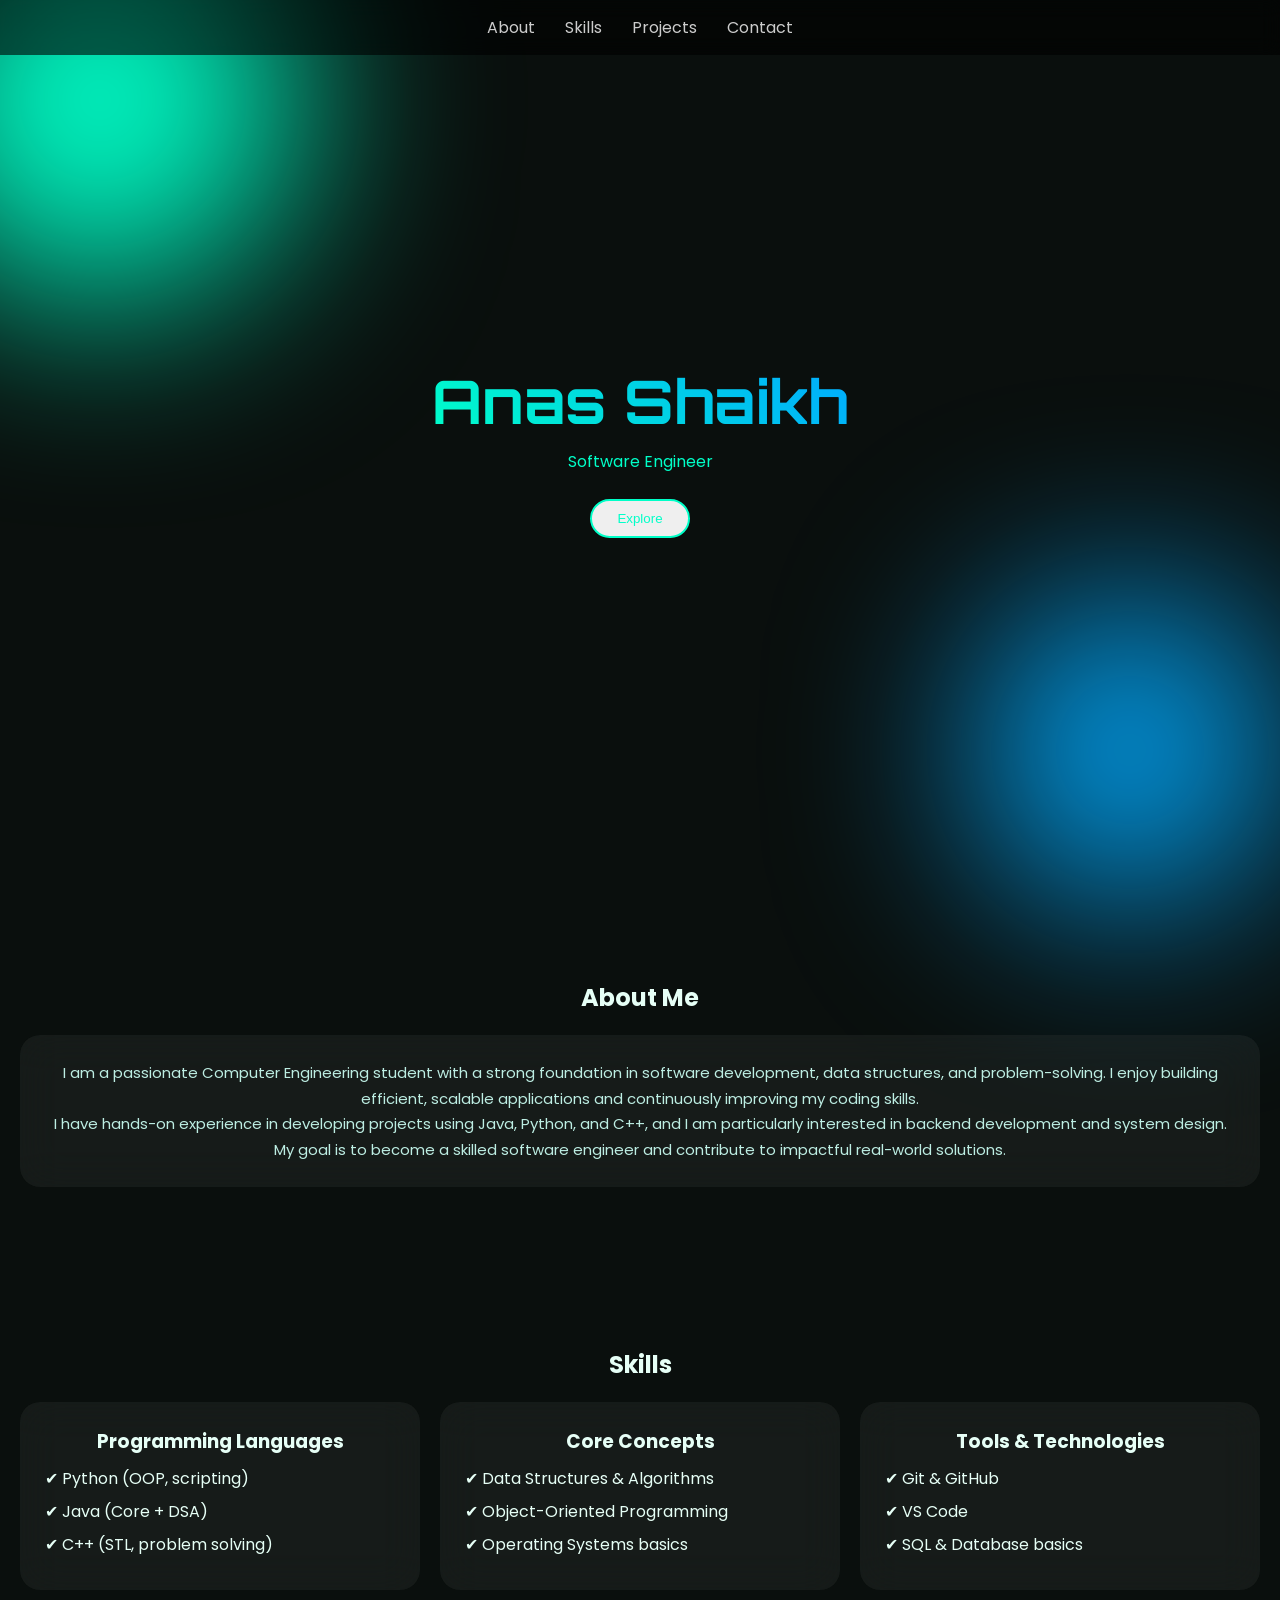
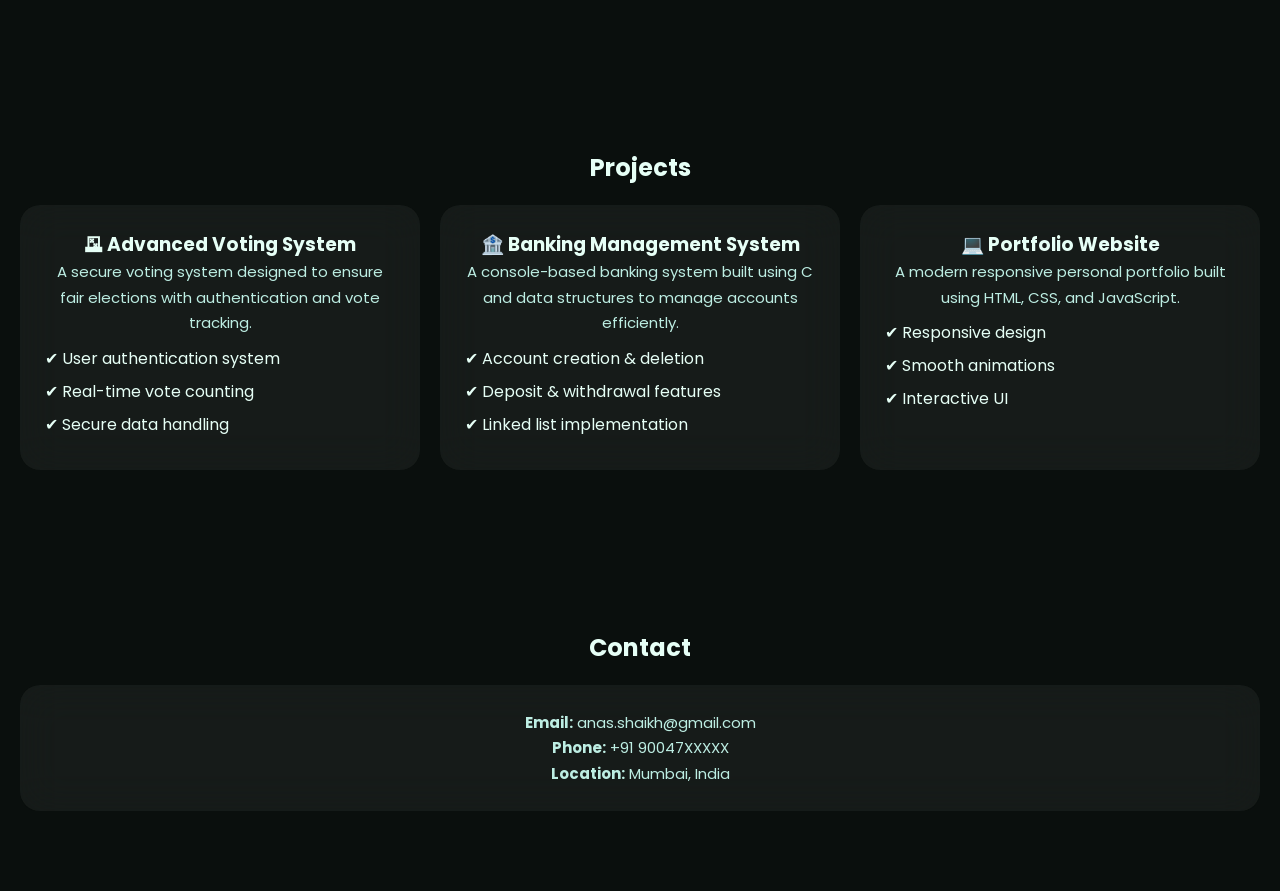
==== commit 398957c8: "Update index.html" ====
--- a/index.html
+++ b/index.html
@@ -3,126 +3,54 @@
 <head>
 <meta charset="UTF-8">
 <meta name="viewport" content="width=device-width, initial-scale=1.0">
-<title>Anas Shaikh | Ultra Portfolio</title>
+<title>Anas Shaikh | Portfolio</title>
 
 <link href="https://fonts.googleapis.com/css2?family=Orbitron:wght@500;700&family=Poppins:wght@300;400;600&display=swap" rel="stylesheet">
 
 <style>
 *{margin:0;padding:0;box-sizing:border-box;}
-body{
-background:#0a0f0d;
-color:#e6fff6;
-font-family:Poppins;
-overflow-x:hidden;
-}
-
-/* GLOW ORBS */
-.orb{
-position:fixed;
-border-radius:50%;
-filter:blur(100px);
-z-index:-1;
-}
+body{background:#0a0f0d;color:#e6fff6;font-family:Poppins;overflow-x:hidden;}
+
+/* ORBS */
+.orb{position:fixed;border-radius:50%;filter:blur(100px);z-index:-1;}
 .o1{width:400px;height:400px;background:#00ffc8;top:-100px;left:-100px;}
 .o2{width:300px;height:300px;background:#00aaff;bottom:0;right:0;}
 
 /* NAV */
-nav{
-position:fixed;
-width:100%;
-display:flex;
-justify-content:center;
-gap:30px;
-padding:15px;
-background:rgba(0,0,0,0.6);
-backdrop-filter:blur(10px);
-z-index:100;
-}
+nav{position:fixed;width:100%;display:flex;justify-content:center;gap:30px;padding:15px;background:rgba(0,0,0,0.6);backdrop-filter:blur(10px);}
 nav a{color:#ccc;text-decoration:none;}
 nav a:hover{color:#00ffc8;}
 
 /* HERO */
-.hero{
-height:100vh;
-display:flex;
-flex-direction:column;
-justify-content:center;
-align-items:center;
-text-align:center;
-}
-.hero h1{
-font-family:Orbitron;
-font-size:60px;
-background:linear-gradient(45deg,#00ffc8,#00aaff);
--webkit-background-clip:text;
-color:transparent;
-}
+.hero{height:100vh;display:flex;flex-direction:column;justify-content:center;align-items:center;text-align:center;}
+.hero h1{font-family:Orbitron;font-size:60px;background:linear-gradient(45deg,#00ffc8,#00aaff);-webkit-background-clip:text;color:transparent;}
 .typing{margin-top:10px;color:#00ffc8;height:30px;}
 
 /* BUTTON */
-.btn{
-margin-top:20px;
-padding:10px 25px;
-background:transparent;
-border:2px solid #00ffc8;
-color:#00ffc8;
-border-radius:20px;
-cursor:pointer;
-transition:0.3s;
-}
-.btn:hover{
-background:#00ffc8;
-color:black;
-box-shadow:0 0 20px #00ffc8;
-}
+.btn{margin-top:20px;padding:10px 25px;border:2px solid #00ffc8;color:#00ffc8;border-radius:20px;cursor:pointer;}
+.btn:hover{background:#00ffc8;color:black;box-shadow:0 0 20px #00ffc8;}
 
 /* SECTIONS */
-section{
-padding:80px 20px;
-text-align:center;
-}
-
-/* GLASS CARD */
-.card{
-background:rgba(255,255,255,0.05);
-backdrop-filter:blur(20px);
-border-radius:20px;
-padding:20px;
-transition:0.3s;
-transform-style:preserve-3d;
-}
-.card:hover{
-transform:rotateY(10deg) rotateX(5deg);
-box-shadow:0 0 30px #00ffc8;
-}
+section{padding:80px 20px;text-align:center;}
+h2{margin-bottom:20px;}
+
+/* CARD */
+.card{background:rgba(255,255,255,0.05);backdrop-filter:blur(20px);border-radius:20px;padding:25px;transition:0.3s;}
+.card:hover{transform:translateY(-8px);box-shadow:0 0 25px #00ffc8;}
 
 /* GRID */
-.grid{
-display:grid;
-grid-template-columns:repeat(auto-fit,minmax(250px,1fr));
-gap:20px;
-}
-
-/* PARTICLES */
-.particle{
-position:fixed;
-width:5px;height:5px;
-background:#00ffc8;
-border-radius:50%;
-pointer-events:none;
-opacity:0.7;
-}
+.grid{display:grid;grid-template-columns:repeat(auto-fit,minmax(250px,1fr));gap:20px;}
+
+/* TEXT */
+p{line-height:1.7;color:#bdeee3;font-size:15px;}
+
+/* LIST */
+ul{list-style:none;text-align:left;margin-top:10px;}
+ul li{margin-bottom:8px;}
 
 /* SCROLL */
 .fade{opacity:0;transform:translateY(40px);transition:0.6s;}
 .show{opacity:1;transform:translateY(0);}
-
-/* CONTACT FIX */
-.phone{
-white-space:nowrap;
-color:#e6fff6;
-text-decoration:none;
-}
 </style>
 </head>
 
@@ -144,46 +72,121 @@
 <button class="btn" onclick="scrollDown()">Explore</button>
 </div>
 
+<!-- ABOUT -->
 <section id="about" class="fade">
-<h2>About</h2>
-<div class="card">Passionate developer building scalable applications.</div>
-</section>
-
+<h2>About Me</h2>
+<div class="card">
+<p>
+I am a passionate Computer Engineering student with a strong foundation in software development, 
+data structures, and problem-solving. I enjoy building efficient, scalable applications and 
+continuously improving my coding skills.
+</p>
+
+<p>
+I have hands-on experience in developing projects using Java, Python, and C++, and I am particularly 
+interested in backend development and system design.
+</p>
+
+<p>
+My goal is to become a skilled software engineer and contribute to impactful real-world solutions.
+</p>
+</div>
+</section>
+
+<!-- SKILLS -->
 <section id="skills" class="fade">
 <h2>Skills</h2>
+
 <div class="grid">
-<div class="card">Python</div>
-<div class="card">Java</div>
-<div class="card">C++</div>
-</div>
-</section>
-
+
+<div class="card">
+<h3>Programming Languages</h3>
+<ul>
+<li>✔ Python (OOP, scripting)</li>
+<li>✔ Java (Core + DSA)</li>
+<li>✔ C++ (STL, problem solving)</li>
+</ul>
+</div>
+
+<div class="card">
+<h3>Core Concepts</h3>
+<ul>
+<li>✔ Data Structures & Algorithms</li>
+<li>✔ Object-Oriented Programming</li>
+<li>✔ Operating Systems basics</li>
+</ul>
+</div>
+
+<div class="card">
+<h3>Tools & Technologies</h3>
+<ul>
+<li>✔ Git & GitHub</li>
+<li>✔ VS Code</li>
+<li>✔ SQL & Database basics</li>
+</ul>
+</div>
+
+</div>
+</section>
+
+<!-- PROJECTS -->
 <section id="projects" class="fade">
 <h2>Projects</h2>
+
 <div class="grid">
-<div class="card">Voting System</div>
-<div class="card">Banking System</div>
-</div>
-</section>
-
+
+<div class="card">
+<h3>🗳 Advanced Voting System</h3>
+<p>
+A secure voting system designed to ensure fair elections with authentication and vote tracking.
+</p>
+<ul>
+<li>✔ User authentication system</li>
+<li>✔ Real-time vote counting</li>
+<li>✔ Secure data handling</li>
+</ul>
+</div>
+
+<div class="card">
+<h3>🏦 Banking Management System</h3>
+<p>
+A console-based banking system built using C and data structures to manage accounts efficiently.
+</p>
+<ul>
+<li>✔ Account creation & deletion</li>
+<li>✔ Deposit & withdrawal features</li>
+<li>✔ Linked list implementation</li>
+</ul>
+</div>
+
+<div class="card">
+<h3>💻 Portfolio Website</h3>
+<p>
+A modern responsive personal portfolio built using HTML, CSS, and JavaScript.
+</p>
+<ul>
+<li>✔ Responsive design</li>
+<li>✔ Smooth animations</li>
+<li>✔ Interactive UI</li>
+</ul>
+</div>
+
+</div>
+</section>
+
+<!-- CONTACT -->
 <section id="contact" class="fade">
 <h2>Contact</h2>
 <div class="card">
-<p>Email: anas.shaikh@gmail.com</p>
-
-<p>
-Phone: 
-<a href="tel:+9190047XXXXX" class="phone">
-+91 90047XXXXX
-</a>
-</p>
-
+<p><b>Email:</b> anas.shaikh@gmail.com</p>
+<p><b>Phone:</b> +91 90047XXXXX</p>
+<p><b>Location:</b> Mumbai, India</p>
 </div>
 </section>
 
 <script>
 // TYPING
-const words=["Software Engineer","Full Stack Developer","Problem Solver"];
+const words=["Software Engineer","Java Developer","Problem Solver"];
 let i=0,j=0,cur="",del=false;
 function type(){
 cur=words[i];
@@ -199,22 +202,10 @@
 function scrollDown(){
 document.getElementById("about").scrollIntoView({behavior:"smooth"});
 }
-
-// ANIMATION
 const obs=new IntersectionObserver(e=>{
 e.forEach(x=>{if(x.isIntersecting)x.target.classList.add("show");});
 });
 document.querySelectorAll(".fade").forEach(el=>obs.observe(el));
-
-// PARTICLES
-document.addEventListener("mousemove",e=>{
-let glow=document.createElement("div");
-glow.className="particle";
-glow.style.left=e.clientX+"px";
-glow.style.top=e.clientY+"px";
-document.body.appendChild(glow);
-setTimeout(()=>glow.remove(),500);
-});
 </script>
 
 </body>
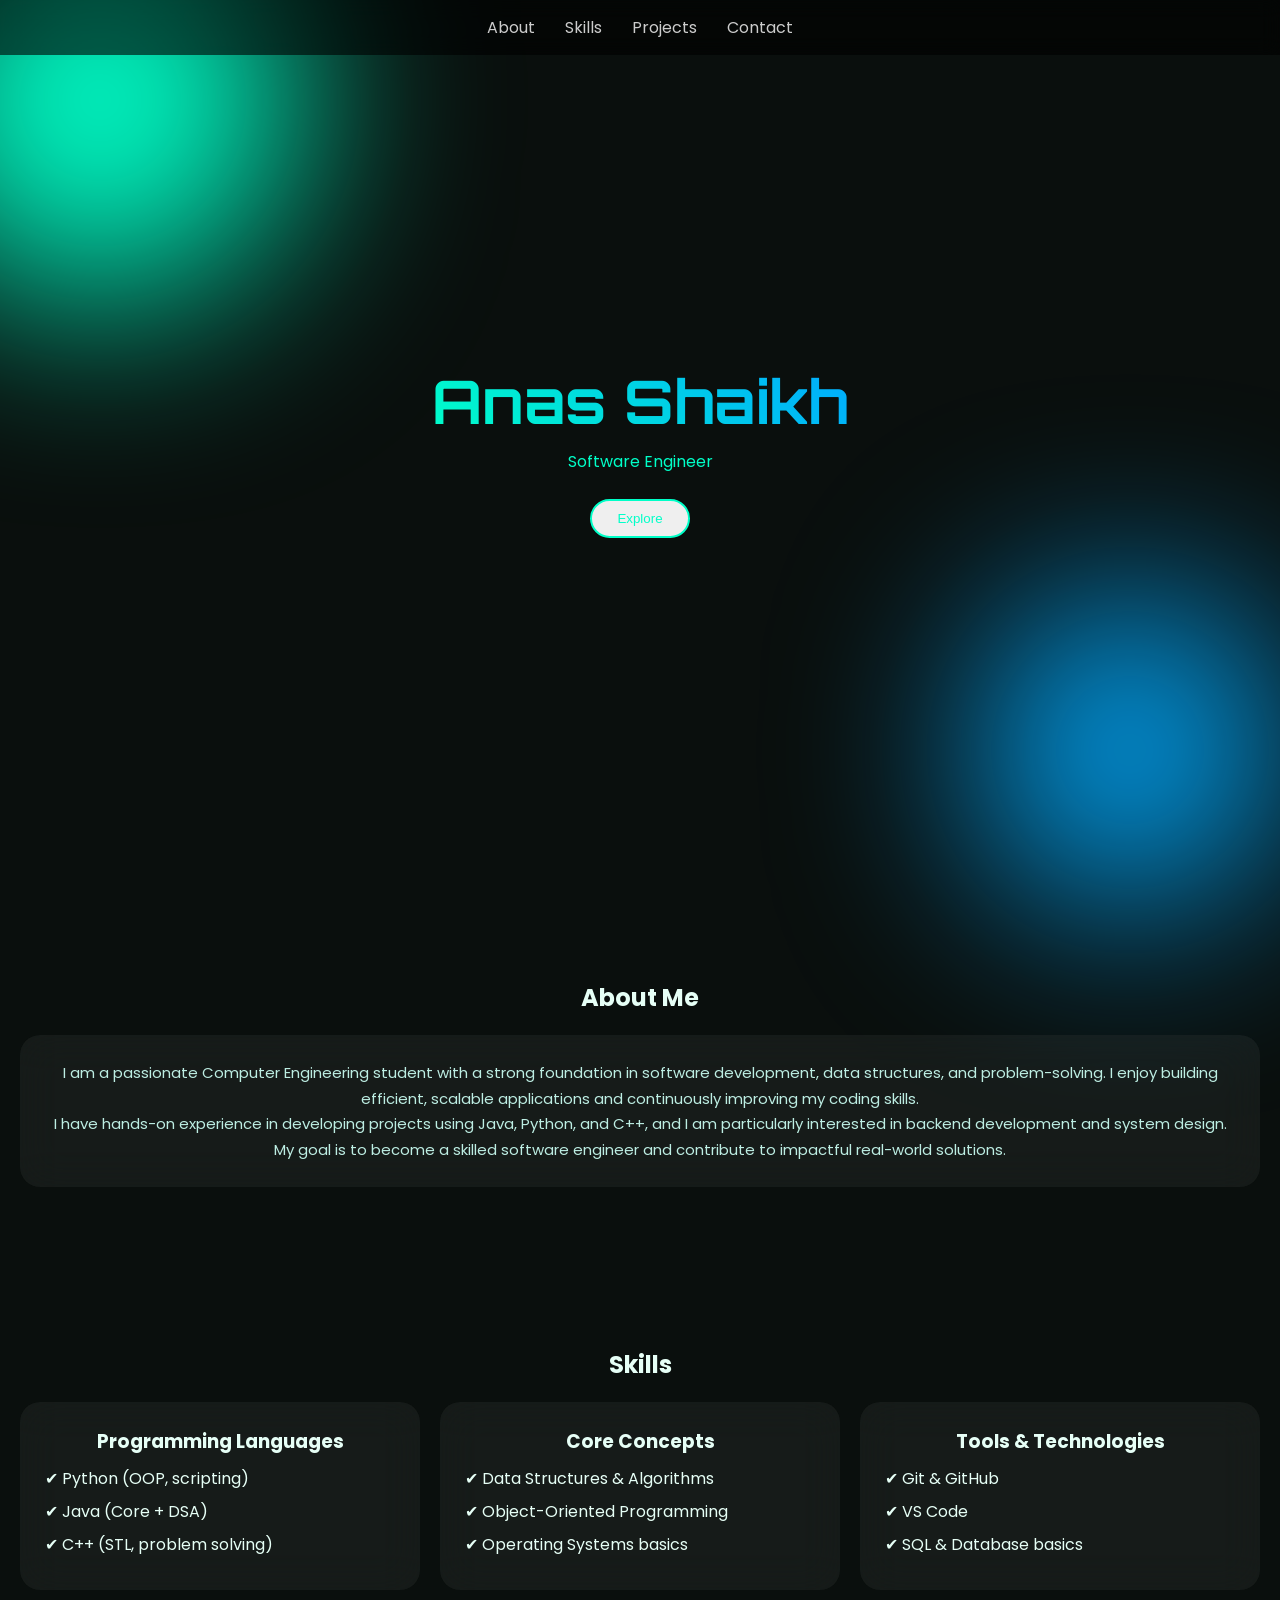
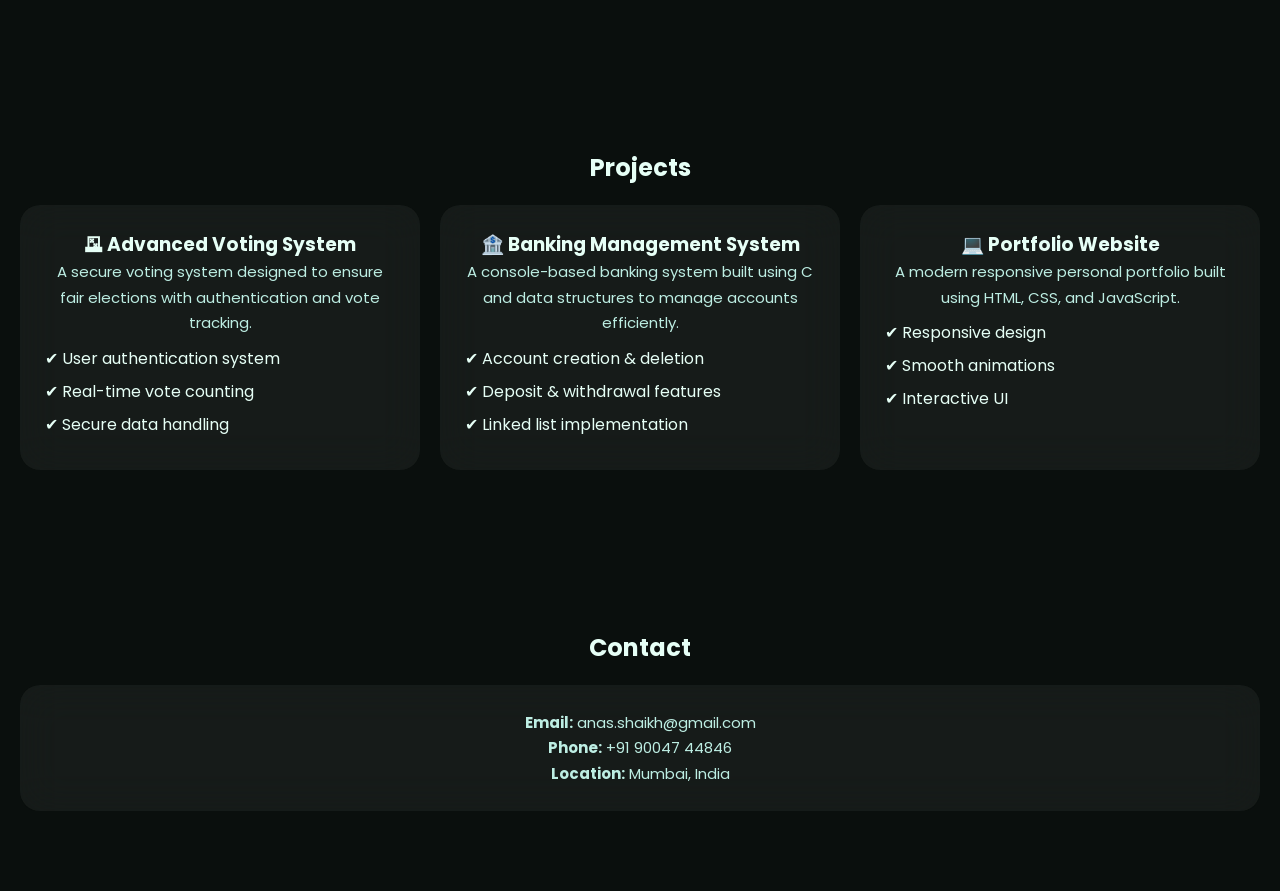
==== commit d928298d: "Update index.html" ====
--- a/index.html
+++ b/index.html
@@ -179,7 +179,7 @@
 <h2>Contact</h2>
 <div class="card">
 <p><b>Email:</b> anas.shaikh@gmail.com</p>
-<p><b>Phone:</b> +91 90047XXXXX</p>
+<p><b>Phone:</b> +91 90047 44846</p>
 <p><b>Location:</b> Mumbai, India</p>
 </div>
 </section>
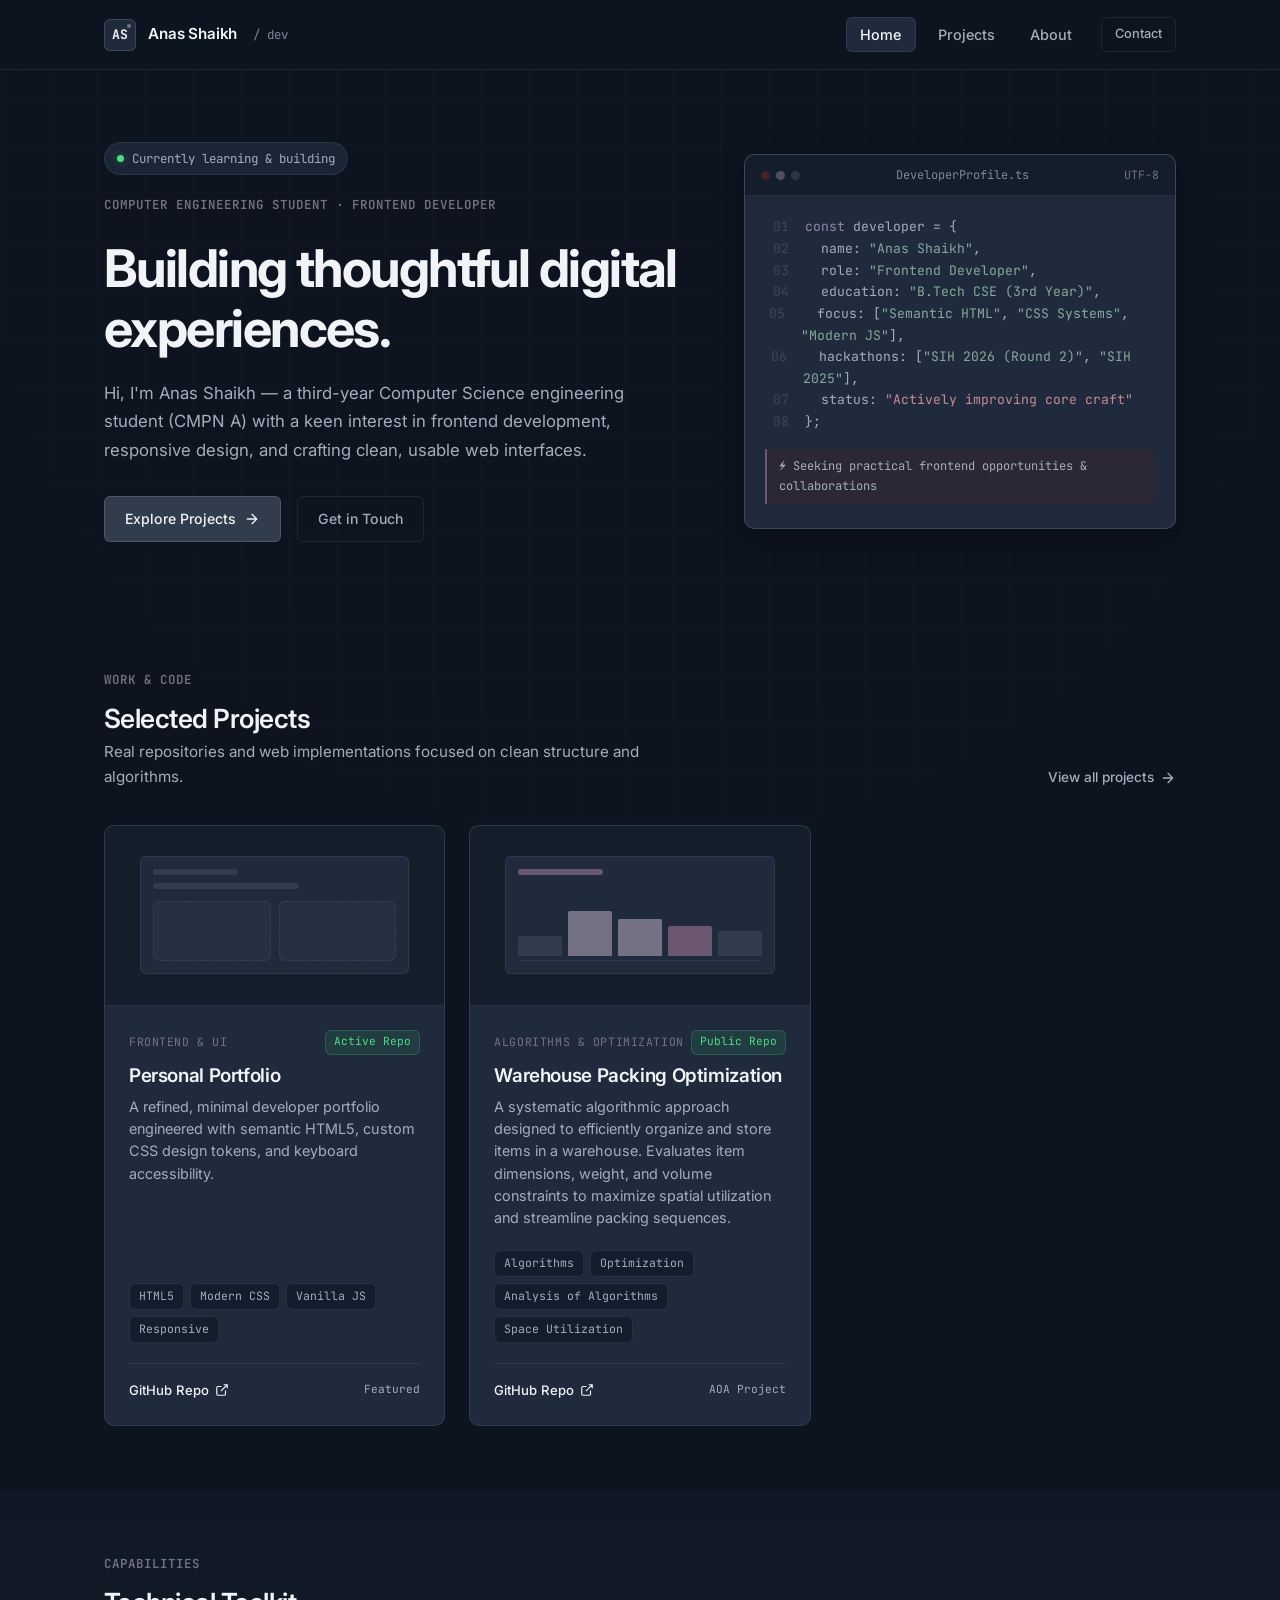
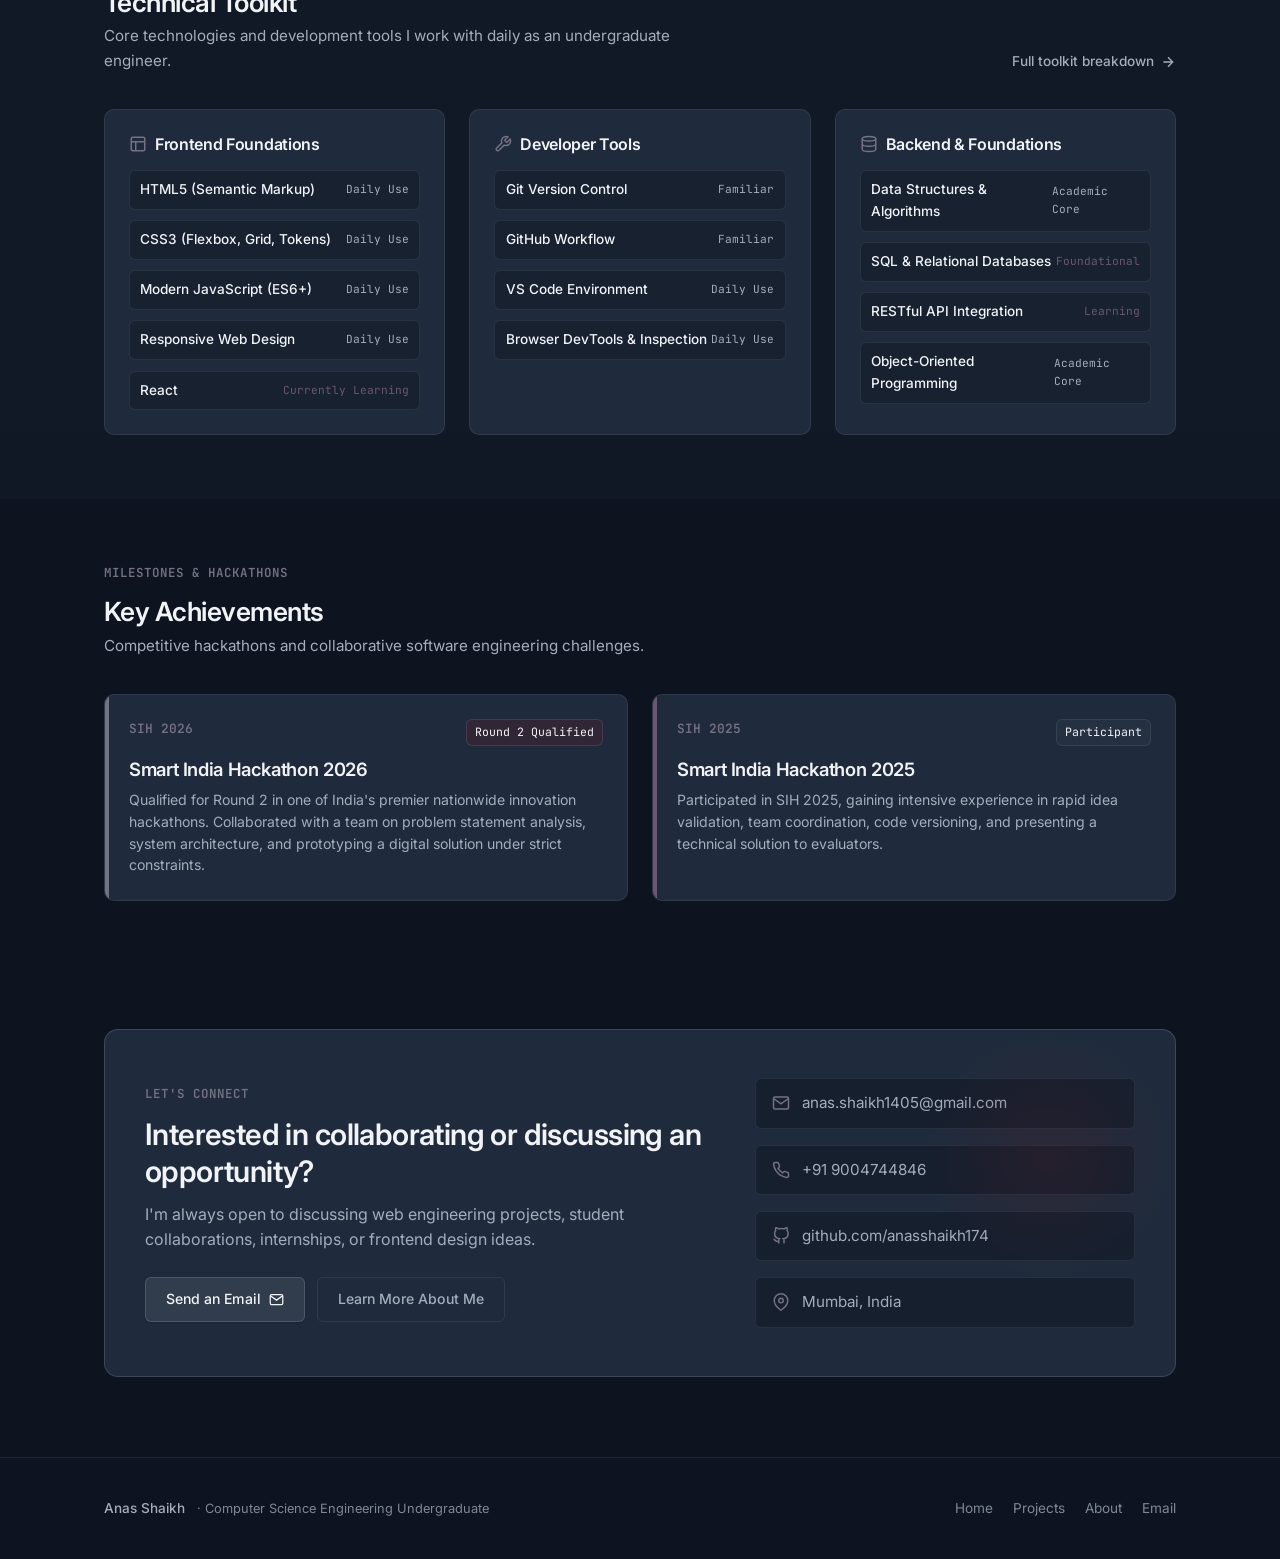
==== commit 6958515d: "feat: redesign modern minimal developer portfolio and update contact/projects" ====
--- a/index.html
+++ b/index.html
@@ -1,212 +1,367 @@
-<!DOCTYPE html>
-<html lang="en">
-<head>
-<meta charset="UTF-8">
-<meta name="viewport" content="width=device-width, initial-scale=1.0">
-<title>Anas Shaikh | Portfolio</title>
-
-<link href="https://fonts.googleapis.com/css2?family=Orbitron:wght@500;700&family=Poppins:wght@300;400;600&display=swap" rel="stylesheet">
-
-<style>
-*{margin:0;padding:0;box-sizing:border-box;}
-body{background:#0a0f0d;color:#e6fff6;font-family:Poppins;overflow-x:hidden;}
-
-/* ORBS */
-.orb{position:fixed;border-radius:50%;filter:blur(100px);z-index:-1;}
-.o1{width:400px;height:400px;background:#00ffc8;top:-100px;left:-100px;}
-.o2{width:300px;height:300px;background:#00aaff;bottom:0;right:0;}
-
-/* NAV */
-nav{position:fixed;width:100%;display:flex;justify-content:center;gap:30px;padding:15px;background:rgba(0,0,0,0.6);backdrop-filter:blur(10px);}
-nav a{color:#ccc;text-decoration:none;}
-nav a:hover{color:#00ffc8;}
-
-/* HERO */
-.hero{height:100vh;display:flex;flex-direction:column;justify-content:center;align-items:center;text-align:center;}
-.hero h1{font-family:Orbitron;font-size:60px;background:linear-gradient(45deg,#00ffc8,#00aaff);-webkit-background-clip:text;color:transparent;}
-.typing{margin-top:10px;color:#00ffc8;height:30px;}
-
-/* BUTTON */
-.btn{margin-top:20px;padding:10px 25px;border:2px solid #00ffc8;color:#00ffc8;border-radius:20px;cursor:pointer;}
-.btn:hover{background:#00ffc8;color:black;box-shadow:0 0 20px #00ffc8;}
-
-/* SECTIONS */
-section{padding:80px 20px;text-align:center;}
-h2{margin-bottom:20px;}
-
-/* CARD */
-.card{background:rgba(255,255,255,0.05);backdrop-filter:blur(20px);border-radius:20px;padding:25px;transition:0.3s;}
-.card:hover{transform:translateY(-8px);box-shadow:0 0 25px #00ffc8;}
-
-/* GRID */
-.grid{display:grid;grid-template-columns:repeat(auto-fit,minmax(250px,1fr));gap:20px;}
-
-/* TEXT */
-p{line-height:1.7;color:#bdeee3;font-size:15px;}
-
-/* LIST */
-ul{list-style:none;text-align:left;margin-top:10px;}
-ul li{margin-bottom:8px;}
-
-/* SCROLL */
-.fade{opacity:0;transform:translateY(40px);transition:0.6s;}
-.show{opacity:1;transform:translateY(0);}
-</style>
-</head>
-
-<body>
-
-<div class="orb o1"></div>
-<div class="orb o2"></div>
-
-<nav>
-<a href="#about">About</a>
-<a href="#skills">Skills</a>
-<a href="#projects">Projects</a>
-<a href="#contact">Contact</a>
-</nav>
-
-<div class="hero">
-<h1>Anas Shaikh</h1>
-<div class="typing"></div>
-<button class="btn" onclick="scrollDown()">Explore</button>
-</div>
-
-<!-- ABOUT -->
-<section id="about" class="fade">
-<h2>About Me</h2>
-<div class="card">
-<p>
-I am a passionate Computer Engineering student with a strong foundation in software development, 
-data structures, and problem-solving. I enjoy building efficient, scalable applications and 
-continuously improving my coding skills.
-</p>
-
-<p>
-I have hands-on experience in developing projects using Java, Python, and C++, and I am particularly 
-interested in backend development and system design.
-</p>
-
-<p>
-My goal is to become a skilled software engineer and contribute to impactful real-world solutions.
-</p>
-</div>
-</section>
-
-<!-- SKILLS -->
-<section id="skills" class="fade">
-<h2>Skills</h2>
-
-<div class="grid">
-
-<div class="card">
-<h3>Programming Languages</h3>
-<ul>
-<li>✔ Python (OOP, scripting)</li>
-<li>✔ Java (Core + DSA)</li>
-<li>✔ C++ (STL, problem solving)</li>
-</ul>
-</div>
-
-<div class="card">
-<h3>Core Concepts</h3>
-<ul>
-<li>✔ Data Structures & Algorithms</li>
-<li>✔ Object-Oriented Programming</li>
-<li>✔ Operating Systems basics</li>
-</ul>
-</div>
-
-<div class="card">
-<h3>Tools & Technologies</h3>
-<ul>
-<li>✔ Git & GitHub</li>
-<li>✔ VS Code</li>
-<li>✔ SQL & Database basics</li>
-</ul>
-</div>
-
-</div>
-</section>
-
-<!-- PROJECTS -->
-<section id="projects" class="fade">
-<h2>Projects</h2>
-
-<div class="grid">
-
-<div class="card">
-<h3>🗳 Advanced Voting System</h3>
-<p>
-A secure voting system designed to ensure fair elections with authentication and vote tracking.
-</p>
-<ul>
-<li>✔ User authentication system</li>
-<li>✔ Real-time vote counting</li>
-<li>✔ Secure data handling</li>
-</ul>
-</div>
-
-<div class="card">
-<h3>🏦 Banking Management System</h3>
-<p>
-A console-based banking system built using C and data structures to manage accounts efficiently.
-</p>
-<ul>
-<li>✔ Account creation & deletion</li>
-<li>✔ Deposit & withdrawal features</li>
-<li>✔ Linked list implementation</li>
-</ul>
-</div>
-
-<div class="card">
-<h3>💻 Portfolio Website</h3>
-<p>
-A modern responsive personal portfolio built using HTML, CSS, and JavaScript.
-</p>
-<ul>
-<li>✔ Responsive design</li>
-<li>✔ Smooth animations</li>
-<li>✔ Interactive UI</li>
-</ul>
-</div>
-
-</div>
-</section>
-
-<!-- CONTACT -->
-<section id="contact" class="fade">
-<h2>Contact</h2>
-<div class="card">
-<p><b>Email:</b> anas.shaikh@gmail.com</p>
-<p><b>Phone:</b> +91 90047 44846</p>
-<p><b>Location:</b> Mumbai, India</p>
-</div>
-</section>
-
-<script>
-// TYPING
-const words=["Software Engineer","Java Developer","Problem Solver"];
-let i=0,j=0,cur="",del=false;
-function type(){
-cur=words[i];
-if(del){j--;} else{j++;}
-document.querySelector(".typing").textContent=cur.substring(0,j);
-if(!del && j==cur.length){del=true;setTimeout(type,1000);return;}
-if(del && j==0){del=false;i=(i+1)%words.length;}
-setTimeout(type,del?50:100);
-}
-type();
-
-// SCROLL
-function scrollDown(){
-document.getElementById("about").scrollIntoView({behavior:"smooth"});
-}
-const obs=new IntersectionObserver(e=>{
-e.forEach(x=>{if(x.isIntersecting)x.target.classList.add("show");});
-});
-document.querySelectorAll(".fade").forEach(el=>obs.observe(el));
-</script>
-
-</body>
-</html>
+<!DOCTYPE html>
+<html lang="en">
+<head>
+  <meta charset="UTF-8">
+  <meta name="viewport" content="width=device-width, initial-scale=1.0">
+  <title>Anas Shaikh — Frontend Developer & CS Student</title>
+  <meta name="description" content="Portfolio of Anas Shaikh, third-year Computer Science engineering student focusing on frontend web development, clean interfaces, and modern web technologies.">
+  
+  <!-- Open Graph -->
+  <meta property="og:title" content="Anas Shaikh — Frontend Developer & CS Student">
+  <meta property="og:description" content="Building thoughtful digital experiences. Third-year computer engineering student specializing in frontend web development.">
+  <meta property="og:type" content="website">
+
+  <!-- Favicon -->
+  <link rel="icon" type="image/svg+xml" href="assets/favicon.svg">
+
+  <!-- Typography -->
+  <link rel="preconnect" href="https://fonts.googleapis.com">
+  <link rel="preconnect" href="https://fonts.gstatic.com" crossorigin>
+  <link href="https://fonts.googleapis.com/css2?family=Inter:wght@400;500;600;700&family=JetBrains+Mono:wght@400;500;600&display=swap" rel="stylesheet">
+
+  <link rel="stylesheet" href="css/style.css">
+</head>
+<body>
+  <div class="bg-grid-pattern" aria-hidden="true"></div>
+
+  <!-- Header -->
+  <header class="site-header">
+    <div class="container nav-wrapper">
+      <a href="index.html" class="logo" aria-label="Anas Shaikh Home">
+        <span class="logo-monogram">AS</span>
+        <span class="logo-text">Anas Shaikh</span>
+        <span class="logo-role">/ dev</span>
+      </a>
+
+      <button class="mobile-toggle" aria-label="Open navigation menu" aria-expanded="false" aria-controls="primary-nav">
+        <svg fill="none" stroke="currentColor" stroke-width="2" viewBox="0 0 24 24">
+          <path stroke-linecap="round" stroke-linejoin="round" d="M4 6h16M4 12h16M4 18h16"></path>
+        </svg>
+      </button>
+
+      <nav id="primary-nav">
+        <ul class="nav-menu">
+          <li><a href="index.html" class="nav-link active">Home</a></li>
+          <li><a href="projects.html" class="nav-link">Projects</a></li>
+          <li><a href="about.html" class="nav-link">About</a></li>
+          <li><a href="about.html#contact" class="btn btn-secondary btn-sm" style="margin-left: 0.5rem;">Contact</a></li>
+        </ul>
+      </nav>
+    </div>
+  </header>
+
+  <main id="main-content">
+    <!-- Hero Section -->
+    <section class="hero-section">
+      <div class="container hero-grid">
+        <div class="hero-content">
+          <div class="status-pill" style="margin-bottom: 1.25rem;">
+            <span class="status-dot"></span>
+            <span>Currently learning & building</span>
+          </div>
+
+          <span class="eyebrow">COMPUTER ENGINEERING STUDENT · FRONTEND DEVELOPER</span>
+          <h1 class="hero-title">Building thoughtful digital experiences.</h1>
+          <p class="hero-bio">
+            Hi, I'm Anas Shaikh — a third-year Computer Science engineering student (CMPN A) with a keen interest in frontend development, responsive design, and crafting clean, usable web interfaces.
+          </p>
+
+          <div class="hero-actions">
+            <a href="projects.html" class="btn btn-primary">
+              Explore Projects
+              <svg width="16" height="16" viewBox="0 0 24 24" fill="none" stroke="currentColor" stroke-width="2" stroke-linecap="round" stroke-linejoin="round"><line x1="5" y1="12" x2="19" y2="12"></line><polyline points="12 5 19 12 12 19"></polyline></svg>
+            </a>
+            <a href="about.html#contact" class="btn btn-secondary">Get in Touch</a>
+          </div>
+        </div>
+
+        <!-- Hero Abstract / Code Editor Panel -->
+        <div class="hero-panel" aria-hidden="true">
+          <div class="panel-header">
+            <div class="panel-dots">
+              <span class="panel-dot close"></span>
+              <span class="panel-dot min"></span>
+              <span class="panel-dot max"></span>
+            </div>
+            <span class="panel-title">DeveloperProfile.ts</span>
+            <span style="font-family: var(--font-mono); font-size: 0.72rem; color: var(--muted-violet);">UTF-8</span>
+          </div>
+          <div class="panel-body">
+            <div class="code-line"><span class="code-num">01</span><span><span class="syntax-keyword">const</span> <span class="syntax-prop">developer</span> = {</span></div>
+            <div class="code-line"><span class="code-num">02</span><span>&nbsp;&nbsp;<span class="syntax-prop">name</span>: <span class="syntax-string">"Anas Shaikh"</span>,</span></div>
+            <div class="code-line"><span class="code-num">03</span><span>&nbsp;&nbsp;<span class="syntax-prop">role</span>: <span class="syntax-string">"Frontend Developer"</span>,</span></div>
+            <div class="code-line"><span class="code-num">04</span><span>&nbsp;&nbsp;<span class="syntax-prop">education</span>: <span class="syntax-string">"B.Tech CSE (3rd Year)"</span>,</span></div>
+            <div class="code-line"><span class="code-num">05</span><span>&nbsp;&nbsp;<span class="syntax-prop">focus</span>: [<span class="syntax-string">"Semantic HTML"</span>, <span class="syntax-string">"CSS Systems"</span>, <span class="syntax-string">"Modern JS"</span>],</span></div>
+            <div class="code-line"><span class="code-num">06</span><span>&nbsp;&nbsp;<span class="syntax-prop">hackathons</span>: [<span class="syntax-string">"SIH 2026 (Round 2)"</span>, <span class="syntax-string">"SIH 2025"</span>],</span></div>
+            <div class="code-line"><span class="code-num">07</span><span>&nbsp;&nbsp;<span class="syntax-prop">status</span>: <span class="syntax-accent">"Actively improving core craft"</span></span></div>
+            <div class="code-line"><span class="code-num">08</span><span>};</span></div>
+            
+            <div class="panel-footer-badge">
+              ⚡ Seeking practical frontend opportunities & collaborations
+            </div>
+          </div>
+        </div>
+      </div>
+    </section>
+
+    <!-- Selected Projects Section -->
+    <section class="section">
+      <div class="container">
+        <div class="section-header">
+          <div>
+            <span class="eyebrow">WORK & CODE</span>
+            <h2 class="section-title">Selected Projects</h2>
+            <p class="section-subtitle">Real repositories and web implementations focused on clean structure and algorithms.</p>
+          </div>
+          <a href="projects.html" class="section-link">
+            View all projects
+            <svg width="16" height="16" viewBox="0 0 24 24" fill="none" stroke="currentColor" stroke-width="2" stroke-linecap="round" stroke-linejoin="round"><path d="M5 12h14M12 5l7 7-7 7"/></svg>
+          </a>
+        </div>
+
+        <div class="projects-grid">
+          <!-- Project 1: Personal Portfolio -->
+          <article class="project-card reveal-on-scroll">
+            <div class="project-preview">
+              <div class="mockup-portfolio" aria-hidden="true">
+                <div class="mockup-bar short"></div>
+                <div class="mockup-bar med"></div>
+                <div class="mockup-grid-blocks">
+                  <div class="mockup-block"></div>
+                  <div class="mockup-block"></div>
+                </div>
+              </div>
+            </div>
+            <div class="project-body">
+              <div class="project-meta">
+                <span class="project-category">Frontend & UI</span>
+                <span class="badge-active">Active Repo</span>
+              </div>
+              <h3 class="project-title">Personal Portfolio</h3>
+              <p class="project-desc">
+                A refined, minimal developer portfolio engineered with semantic HTML5, custom CSS design tokens, and keyboard accessibility.
+              </p>
+              <div class="project-tags">
+                <span class="tech-tag">HTML5</span>
+                <span class="tech-tag">Modern CSS</span>
+                <span class="tech-tag">Vanilla JS</span>
+                <span class="tech-tag">Responsive</span>
+              </div>
+              <div class="project-actions">
+                <a href="https://github.com/anasshaikh174/portfolio" target="_blank" rel="noopener noreferrer" class="project-link">
+                  GitHub Repo
+                  <svg width="14" height="14" viewBox="0 0 24 24" fill="none" stroke="currentColor" stroke-width="2"><path d="M18 13v6a2 2 0 0 1-2 2H5a2 2 0 0 1-2-2V8a2 2 0 0 1 2-2h6M15 3h6v6M10 14L21 3"/></svg>
+                </a>
+                <span class="skill-status proficient">Featured</span>
+              </div>
+            </div>
+          </article>
+
+          <!-- Project 2: Warehouse Packing Optimization -->
+          <article class="project-card reveal-on-scroll">
+            <div class="project-preview">
+              <div class="mockup-dashboard" aria-hidden="true">
+                <div class="mockup-bar short" style="background: var(--plum);"></div>
+                <div class="mockup-chart-bars">
+                  <div class="chart-bar h-1"></div>
+                  <div class="chart-bar h-4" style="background: var(--muted-violet);"></div>
+                  <div class="chart-bar h-2"></div>
+                  <div class="chart-bar h-5"></div>
+                  <div class="chart-bar h-3"></div>
+                </div>
+              </div>
+            </div>
+            <div class="project-body">
+              <div class="project-meta">
+                <span class="project-category">Algorithms & Optimization</span>
+                <span class="badge-active">Public Repo</span>
+              </div>
+              <h3 class="project-title">Warehouse Packing Optimization</h3>
+              <p class="project-desc">
+                A systematic algorithmic approach designed to efficiently organize and store items in a warehouse. Evaluates item dimensions, weight, and volume constraints to maximize spatial utilization and streamline packing sequences.
+              </p>
+              <div class="project-tags">
+                <span class="tech-tag">Algorithms</span>
+                <span class="tech-tag">Optimization</span>
+                <span class="tech-tag">Analysis of Algorithms</span>
+                <span class="tech-tag">Space Utilization</span>
+              </div>
+              <div class="project-actions">
+                <a href="https://github.com/anasshaikh174/Warehouse-packing-optimization" target="_blank" rel="noopener noreferrer" class="project-link">
+                  GitHub Repo
+                  <svg width="14" height="14" viewBox="0 0 24 24" fill="none" stroke="currentColor" stroke-width="2"><path d="M18 13v6a2 2 0 0 1-2 2H5a2 2 0 0 1-2-2V8a2 2 0 0 1 2-2h6M15 3h6v6M10 14L21 3"/></svg>
+                </a>
+                <span class="skill-status proficient">AOA Project</span>
+              </div>
+            </div>
+          </article>
+        </div>
+      </div>
+    </section>
+
+    <!-- Technical Toolkit Preview -->
+    <section class="section" style="background-color: rgba(31, 43, 60, 0.2);">
+      <div class="container">
+        <div class="section-header">
+          <div>
+            <span class="eyebrow">CAPABILITIES</span>
+            <h2 class="section-title">Technical Toolkit</h2>
+            <p class="section-subtitle">Core technologies and development tools I work with daily as an undergraduate engineer.</p>
+          </div>
+          <a href="about.html#toolkit" class="section-link">
+            Full toolkit breakdown
+            <svg width="16" height="16" viewBox="0 0 24 24" fill="none" stroke="currentColor" stroke-width="2"><path d="M5 12h14M12 5l7 7-7 7"/></svg>
+          </a>
+        </div>
+
+        <div class="toolkit-grid">
+          <!-- Frontend -->
+          <div class="toolkit-card reveal-on-scroll">
+            <h3 class="toolkit-category-title">
+              <svg class="toolkit-category-icon" width="18" height="18" viewBox="0 0 24 24" fill="none" stroke="currentColor" stroke-width="2"><rect x="3" y="3" width="18" height="18" rx="2" ry="2"></rect><line x1="3" y1="9" x2="21" y2="9"></line><line x1="9" y1="21" x2="9" y2="9"></line></svg>
+              Frontend Foundations
+            </h3>
+            <div class="skill-list">
+              <div class="skill-item"><span class="skill-name">HTML5 (Semantic Markup)</span><span class="skill-status proficient">Daily Use</span></div>
+              <div class="skill-item"><span class="skill-name">CSS3 (Flexbox, Grid, Tokens)</span><span class="skill-status proficient">Daily Use</span></div>
+              <div class="skill-item"><span class="skill-name">Modern JavaScript (ES6+)</span><span class="skill-status proficient">Daily Use</span></div>
+              <div class="skill-item"><span class="skill-name">Responsive Web Design</span><span class="skill-status proficient">Daily Use</span></div>
+              <div class="skill-item"><span class="skill-name">React</span><span class="skill-status learning">Currently Learning</span></div>
+            </div>
+          </div>
+
+          <!-- Tools -->
+          <div class="toolkit-card reveal-on-scroll">
+            <h3 class="toolkit-category-title">
+              <svg class="toolkit-category-icon" width="18" height="18" viewBox="0 0 24 24" fill="none" stroke="currentColor" stroke-width="2"><path d="M14.7 6.3a1 1 0 0 0 0 1.4l1.6 1.6a1 1 0 0 0 1.4 0l3.77-3.77a6 6 0 0 1-7.94 7.94l-6.91 6.91a2.12 2.12 0 0 1-3-3l6.91-6.91a6 6 0 0 1 7.94-7.94l-3.76 3.76z"></path></svg>
+              Developer Tools
+            </h3>
+            <div class="skill-list">
+              <div class="skill-item"><span class="skill-name">Git Version Control</span><span class="skill-status proficient">Familiar</span></div>
+              <div class="skill-item"><span class="skill-name">GitHub Workflow</span><span class="skill-status proficient">Familiar</span></div>
+              <div class="skill-item"><span class="skill-name">VS Code Environment</span><span class="skill-status proficient">Daily Use</span></div>
+              <div class="skill-item"><span class="skill-name">Browser DevTools & Inspection</span><span class="skill-status proficient">Daily Use</span></div>
+            </div>
+          </div>
+
+          <!-- Foundations -->
+          <div class="toolkit-card reveal-on-scroll">
+            <h3 class="toolkit-category-title">
+              <svg class="toolkit-category-icon" width="18" height="18" viewBox="0 0 24 24" fill="none" stroke="currentColor" stroke-width="2"><ellipse cx="12" cy="5" rx="9" ry="3"></ellipse><path d="M21 12c0 1.66-4 3-9 3s-9-1.34-9-3"></path><path d="M3 5v14c0 1.66 4 3 9 3s9-1.34 9-3V5"></path></svg>
+              Backend & Foundations
+            </h3>
+            <div class="skill-list">
+              <div class="skill-item"><span class="skill-name">Data Structures & Algorithms</span><span class="skill-status proficient">Academic Core</span></div>
+              <div class="skill-item"><span class="skill-name">SQL & Relational Databases</span><span class="skill-status learning">Foundational</span></div>
+              <div class="skill-item"><span class="skill-name">RESTful API Integration</span><span class="skill-status learning">Learning</span></div>
+              <div class="skill-item"><span class="skill-name">Object-Oriented Programming</span><span class="skill-status proficient">Academic Core</span></div>
+            </div>
+          </div>
+        </div>
+      </div>
+    </section>
+
+    <!-- Achievements Section -->
+    <section class="section">
+      <div class="container">
+        <div class="section-header">
+          <div>
+            <span class="eyebrow">MILESTONES & HACKATHONS</span>
+            <h2 class="section-title">Key Achievements</h2>
+            <p class="section-subtitle">Competitive hackathons and collaborative software engineering challenges.</p>
+          </div>
+        </div>
+
+        <div class="achievements-grid">
+          <!-- Achievement 1 -->
+          <div class="achievement-card highlight reveal-on-scroll">
+            <div>
+              <div class="achievement-header">
+                <span class="achievement-year">SIH 2026</span>
+                <span class="achievement-badge">Round 2 Qualified</span>
+              </div>
+              <h3 class="achievement-title">Smart India Hackathon 2026</h3>
+              <p class="achievement-desc">
+                Qualified for Round 2 in one of India's premier nationwide innovation hackathons. Collaborated with a team on problem statement analysis, system architecture, and prototyping a digital solution under strict constraints.
+              </p>
+            </div>
+          </div>
+
+          <!-- Achievement 2 -->
+          <div class="achievement-card reveal-on-scroll">
+            <div>
+              <div class="achievement-header">
+                <span class="achievement-year">SIH 2025</span>
+                <span class="achievement-badge" style="background: rgba(49, 60, 76, 0.4); border-color: var(--border-subtle);">Participant</span>
+              </div>
+              <h3 class="achievement-title">Smart India Hackathon 2025</h3>
+              <p class="achievement-desc">
+                Participated in SIH 2025, gaining intensive experience in rapid idea validation, team coordination, code versioning, and presenting a technical solution to evaluators.
+              </p>
+            </div>
+          </div>
+        </div>
+      </div>
+    </section>
+
+    <!-- Compact Contact CTA -->
+    <section class="contact-section">
+      <div class="container">
+        <div class="contact-card reveal-on-scroll">
+          <div>
+            <span class="eyebrow">LET'S CONNECT</span>
+            <h2 style="font-size: 1.85rem; margin-bottom: 0.75rem;">Interested in collaborating or discussing an opportunity?</h2>
+            <p style="margin-bottom: 1.5rem; max-width: 520px;">
+              I'm always open to discussing web engineering projects, student collaborations, internships, or frontend design ideas.
+            </p>
+            <div style="display: flex; gap: 0.75rem; flex-wrap: wrap;">
+              <a href="mailto:anas.shaikh1405@gmail.com" class="btn btn-primary">
+                Send an Email
+                <svg width="15" height="15" viewBox="0 0 24 24" fill="none" stroke="currentColor" stroke-width="2"><path d="M4 4h16c1.1 0 2 .9 2 2v12c0 1.1-.9 2-2 2H4c-1.1 0-2-.9-2-2V6c0-1.1.9-2 2-2z"></path><polyline points="22,6 12,13 2,6"></polyline></svg>
+              </a>
+              <a href="about.html" class="btn btn-secondary">Learn More About Me</a>
+            </div>
+          </div>
+
+          <div class="contact-info-list">
+            <a href="mailto:anas.shaikh1405@gmail.com" class="contact-link-row">
+              <svg class="contact-icon" viewBox="0 0 24 24" fill="none" stroke="currentColor" stroke-width="2"><path d="M4 4h16c1.1 0 2 .9 2 2v12c0 1.1-.9 2-2 2H4c-1.1 0-2-.9-2-2V6c0-1.1.9-2 2-2z"></path><polyline points="22,6 12,13 2,6"></polyline></svg>
+              <span>anas.shaikh1405@gmail.com</span>
+            </a>
+            <a href="tel:+919004744846" class="contact-link-row">
+              <svg class="contact-icon" viewBox="0 0 24 24" fill="none" stroke="currentColor" stroke-width="2"><path d="M22 16.92v3a2 2 0 0 1-2.18 2 19.79 19.79 0 0 1-8.63-3.07 19.5 19.5 0 0 1-6-6 19.79 19.79 0 0 1-3.07-8.67A2 2 0 0 1 4.11 2h3a2 2 0 0 1 2 1.72 12.84 12.84 0 0 0 .7 2.81 2 2 0 0 1-.45 2.11L8.09 9.91a16 16 0 0 0 6 6l1.27-1.27a2 2 0 0 1 2.11-.45 12.84 12.84 0 0 0 2.81.7A2 2 0 0 1 22 16.92z"></path></svg>
+              <span>+91 9004744846</span>
+            </a>
+            <a href="https://github.com/anasshaikh174" target="_blank" rel="noopener noreferrer" class="contact-link-row">
+              <svg class="contact-icon" viewBox="0 0 24 24" fill="none" stroke="currentColor" stroke-width="2"><path d="M9 19c-5 1.5-5-2.5-7-3m14 6v-3.87a3.37 3.37 0 0 0-.94-2.61c3.14-.35 6.44-1.54 6.44-7A5.44 5.44 0 0 0 20 4.77 5.07 5.07 0 0 0 19.91 1S18.73.65 16 2.48a13.38 13.38 0 0 0-7 0C6.27.65 5.09 1 5.09 1A5.07 5.07 0 0 0 5 4.77a5.44 5.44 0 0 0-1.5 3.78c0 5.42 3.3 6.61 6.44 7A3.37 3.37 0 0 0 9 18.13V22"></path></svg>
+              <span>github.com/anasshaikh174</span>
+            </a>
+            <div class="contact-link-row" style="cursor: default;">
+              <svg class="contact-icon" viewBox="0 0 24 24" fill="none" stroke="currentColor" stroke-width="2"><path d="M21 10c0 7-9 13-9 13s-9-6-9-13a9 9 0 0 1 18 0z"></path><circle cx="12" cy="10" r="3"></circle></svg>
+              <span>Mumbai, India</span>
+            </div>
+          </div>
+        </div>
+      </div>
+    </section>
+  </main>
+
+  <!-- Footer -->
+  <footer class="site-footer">
+    <div class="container footer-wrapper">
+      <div>
+        <span style="color: var(--text-secondary); font-weight: 500;">Anas Shaikh</span>
+        <span style="margin-left: 0.5rem; font-size: 0.8rem;">· Computer Science Engineering Undergraduate</span>
+      </div>
+      <ul class="footer-nav">
+        <li><a href="index.html">Home</a></li>
+        <li><a href="projects.html">Projects</a></li>
+        <li><a href="about.html">About</a></li>
+        <li><a href="mailto:anas.shaikh1405@gmail.com">Email</a></li>
+      </ul>
+    </div>
+  </footer>
+
+  <script src="js/main.js"></script>
+</body>
+</html>
--- a/css/style.css
+++ b/css/style.css
@@ -0,0 +1,1221 @@
+/* ==========================================================================
+   Design Tokens & CSS Variables
+   Palette:
+   - Main Background:    #0D1420
+   - Primary Surface:    #1F2B3C
+   - Secondary Surface:  #313C4C
+   - Muted Violet:       #747182
+   - Plum:               #6B5770
+   - Burgundy Accent:    #541F29
+   - Primary Text:       #F1F3F7
+   - Secondary Text:     #A4ADBB
+   ========================================================================== */
+
+:root {
+  --bg-main: #0D1420;
+  --surface-primary: #1F2B3C;
+  --surface-secondary: #313C4C;
+  --surface-elevated: #26354a;
+  
+  --muted-violet: #747182;
+  --plum: #6B5770;
+  --burgundy: #541F29;
+  
+  --text-primary: #F1F3F7;
+  --text-secondary: #A4ADBB;
+  --text-tertiary: #7D8899;
+
+  --border-subtle: rgba(164, 173, 187, 0.12);
+  --border-medium: rgba(164, 173, 187, 0.22);
+  --border-focus: #747182;
+
+  --font-sans: 'Inter', -apple-system, BlinkMacSystemFont, 'Segoe UI', Roboto, Helvetica, Arial, sans-serif;
+  --font-mono: 'JetBrains Mono', 'Fira Code', 'SF Mono', Consolas, Menlo, monospace;
+
+  --radius-sm: 6px;
+  --radius-md: 10px;
+  --radius-lg: 14px;
+  --radius-pill: 9999px;
+
+  --shadow-subtle: 0 4px 20px rgba(0, 0, 0, 0.25);
+  --shadow-card: 0 10px 30px rgba(0, 0, 0, 0.35);
+
+  --transition-fast: 0.15s ease;
+  --transition-normal: 0.25s cubic-bezier(0.16, 1, 0.3, 1);
+  --transition-slow: 0.4s cubic-bezier(0.16, 1, 0.3, 1);
+
+  --max-width: 1120px;
+  --header-height: 70px;
+}
+
+/* Base Reset */
+*, *::before, *::after {
+  box-sizing: border-box;
+  margin: 0;
+  padding: 0;
+}
+
+html {
+  font-size: 16px;
+  scroll-behavior: smooth;
+  scroll-padding-top: calc(var(--header-height) + 20px);
+}
+
+body {
+  background-color: var(--bg-main);
+  color: var(--text-primary);
+  font-family: var(--font-sans);
+  line-height: 1.6;
+  -webkit-font-smoothing: antialiased;
+  -moz-osx-font-smoothing: grayscale;
+  min-height: 100vh;
+  display: flex;
+  flex-direction: column;
+  position: relative;
+  overflow-x: hidden;
+}
+
+/* Background Subtle Grid Texture */
+.bg-grid-pattern {
+  position: fixed;
+  inset: 0;
+  background-image: 
+    linear-gradient(to right, rgba(255, 255, 255, 0.02) 1px, transparent 1px),
+    linear-gradient(to bottom, rgba(255, 255, 255, 0.02) 1px, transparent 1px);
+  background-size: 48px 48px;
+  pointer-events: none;
+  z-index: 0;
+  mask-image: radial-gradient(circle at 50% 20%, black 30%, transparent 85%);
+  -webkit-mask-image: radial-gradient(circle at 50% 20%, black 30%, transparent 85%);
+}
+
+/* Typography Defaults */
+h1, h2, h3, h4, h5, h6 {
+  color: var(--text-primary);
+  font-weight: 600;
+  line-height: 1.25;
+  letter-spacing: -0.02em;
+}
+
+p {
+  color: var(--text-secondary);
+  font-size: 1rem;
+}
+
+a {
+  color: inherit;
+  text-decoration: none;
+  transition: color var(--transition-fast);
+}
+
+a:focus-visible, button:focus-visible, input:focus-visible {
+  outline: 2px solid var(--muted-violet);
+  outline-offset: 3px;
+}
+
+/* Container */
+.container {
+  width: 100%;
+  max-width: var(--max-width);
+  margin-inline: auto;
+  padding-inline: 1.5rem;
+  position: relative;
+  z-index: 1;
+}
+
+/* ==========================================================================
+   Header & Navigation
+   ========================================================================== */
+.site-header {
+  position: sticky;
+  top: 0;
+  width: 100%;
+  height: var(--header-height);
+  background: rgba(13, 20, 32, 0.85);
+  backdrop-filter: blur(12px);
+  -webkit-backdrop-filter: blur(12px);
+  border-bottom: 1px solid var(--border-subtle);
+  z-index: 100;
+  transition: background var(--transition-fast), border-color var(--transition-fast);
+}
+
+.nav-wrapper {
+  display: flex;
+  align-items: center;
+  justify-content: space-between;
+  height: 100%;
+}
+
+/* Logo & Monogram */
+.logo {
+  display: flex;
+  align-items: center;
+  gap: 0.75rem;
+  font-weight: 600;
+  letter-spacing: -0.01em;
+}
+
+.logo-monogram {
+  width: 32px;
+  height: 32px;
+  border-radius: var(--radius-sm);
+  background-color: var(--surface-primary);
+  border: 1px solid var(--border-medium);
+  display: flex;
+  align-items: center;
+  justify-content: center;
+  font-family: var(--font-mono);
+  font-size: 0.82rem;
+  font-weight: 700;
+  color: var(--text-primary);
+  position: relative;
+}
+
+.logo-monogram::after {
+  content: '';
+  position: absolute;
+  top: 4px;
+  right: 4px;
+  width: 4px;
+  height: 4px;
+  background-color: var(--muted-violet);
+  border-radius: 50%;
+}
+
+.logo-text {
+  font-size: 0.95rem;
+  color: var(--text-primary);
+}
+
+.logo-role {
+  font-size: 0.78rem;
+  color: var(--text-tertiary);
+  font-weight: 400;
+  font-family: var(--font-mono);
+  margin-left: 0.25rem;
+}
+
+/* Nav Links */
+.nav-menu {
+  display: flex;
+  align-items: center;
+  gap: 0.5rem;
+  list-style: none;
+}
+
+.nav-link {
+  font-size: 0.9rem;
+  font-weight: 500;
+  color: var(--text-secondary);
+  padding: 0.5rem 0.85rem;
+  border-radius: var(--radius-sm);
+  transition: all var(--transition-fast);
+  position: relative;
+}
+
+.nav-link:hover {
+  color: var(--text-primary);
+  background-color: rgba(255, 255, 255, 0.04);
+}
+
+.nav-link.active {
+  color: var(--text-primary);
+  background-color: var(--surface-primary);
+  border: 1px solid var(--border-subtle);
+}
+
+/* Mobile Nav Toggle */
+.mobile-toggle {
+  display: none;
+  background: none;
+  border: 1px solid var(--border-subtle);
+  border-radius: var(--radius-sm);
+  color: var(--text-primary);
+  padding: 0.5rem;
+  cursor: pointer;
+  align-items: center;
+  justify-content: center;
+  width: 40px;
+  height: 40px;
+}
+
+.mobile-toggle:hover {
+  background-color: var(--surface-primary);
+}
+
+.mobile-toggle svg {
+  width: 20px;
+  height: 20px;
+}
+
+/* ==========================================================================
+   Buttons & Chips
+   ========================================================================== */
+.btn {
+  display: inline-flex;
+  align-items: center;
+  justify-content: center;
+  gap: 0.5rem;
+  font-size: 0.88rem;
+  font-weight: 500;
+  padding: 0.65rem 1.25rem;
+  border-radius: var(--radius-sm);
+  transition: all var(--transition-normal);
+  cursor: pointer;
+  border: 1px solid transparent;
+  text-decoration: none;
+}
+
+.btn-primary {
+  background-color: var(--surface-secondary);
+  color: var(--text-primary);
+  border-color: rgba(164, 173, 187, 0.25);
+  box-shadow: 0 1px 2px rgba(0, 0, 0, 0.2);
+}
+
+.btn-primary:hover {
+  background-color: #3b495c;
+  border-color: var(--muted-violet);
+  transform: translateY(-1px);
+}
+
+.btn-secondary {
+  background-color: transparent;
+  color: var(--text-secondary);
+  border-color: var(--border-subtle);
+}
+
+.btn-secondary:hover {
+  background-color: rgba(255, 255, 255, 0.04);
+  color: var(--text-primary);
+  border-color: var(--border-medium);
+  transform: translateY(-1px);
+}
+
+.btn-sm {
+  padding: 0.4rem 0.8rem;
+  font-size: 0.8rem;
+}
+
+/* Status Pill */
+.status-pill {
+  display: inline-flex;
+  align-items: center;
+  gap: 0.5rem;
+  padding: 0.35rem 0.75rem;
+  background-color: rgba(31, 43, 60, 0.75);
+  border: 1px solid var(--border-subtle);
+  border-radius: var(--radius-pill);
+  font-family: var(--font-mono);
+  font-size: 0.78rem;
+  color: var(--text-secondary);
+  width: fit-content;
+}
+
+.status-dot {
+  width: 7px;
+  height: 7px;
+  background-color: #4ade80;
+  border-radius: 50%;
+  box-shadow: 0 0 8px rgba(74, 222, 128, 0.4);
+}
+
+.eyebrow {
+  font-family: var(--font-mono);
+  font-size: 0.78rem;
+  text-transform: uppercase;
+  letter-spacing: 0.08em;
+  color: var(--muted-violet);
+  margin-bottom: 0.75rem;
+  display: block;
+  font-weight: 600;
+}
+
+/* ==========================================================================
+   Hero Section
+   ========================================================================== */
+.hero-section {
+  padding-block: 4.5rem 4rem;
+}
+
+.hero-grid {
+  display: grid;
+  grid-template-columns: 1.15fr 0.85fr;
+  gap: 3.5rem;
+  align-items: center;
+}
+
+.hero-content {
+  display: flex;
+  flex-direction: column;
+}
+
+.hero-title {
+  font-size: clamp(2.2rem, 4vw + 1rem, 3.25rem);
+  font-weight: 700;
+  line-height: 1.15;
+  margin-block: 0.75rem 1.25rem;
+  color: var(--text-primary);
+  letter-spacing: -0.03em;
+}
+
+.hero-bio {
+  font-size: 1.05rem;
+  line-height: 1.7;
+  color: var(--text-secondary);
+  margin-bottom: 2rem;
+  max-width: 540px;
+}
+
+.hero-actions {
+  display: flex;
+  align-items: center;
+  gap: 1rem;
+  flex-wrap: wrap;
+}
+
+/* Hero Code / Abstract Visual Panel */
+.hero-panel {
+  background-color: var(--surface-primary);
+  border: 1px solid var(--border-medium);
+  border-radius: var(--radius-md);
+  box-shadow: var(--shadow-card);
+  overflow: hidden;
+  position: relative;
+  transition: transform var(--transition-normal);
+}
+
+.hero-panel:hover {
+  transform: translateY(-2px);
+}
+
+.panel-header {
+  background-color: rgba(13, 20, 32, 0.6);
+  padding: 0.65rem 1rem;
+  display: flex;
+  align-items: center;
+  justify-content: space-between;
+  border-bottom: 1px solid var(--border-subtle);
+}
+
+.panel-dots {
+  display: flex;
+  gap: 6px;
+}
+
+.panel-dot {
+  width: 9px;
+  height: 9px;
+  border-radius: 50%;
+  background-color: var(--secondary-surface, #313C4C);
+}
+
+.panel-dot.close { background-color: rgba(84, 31, 41, 0.8); }
+.panel-dot.min { background-color: rgba(116, 113, 130, 0.6); }
+.panel-dot.max { background-color: rgba(49, 60, 76, 0.8); }
+
+.panel-title {
+  font-family: var(--font-mono);
+  font-size: 0.75rem;
+  color: var(--text-tertiary);
+}
+
+.panel-body {
+  padding: 1.25rem 1.25rem 1.5rem;
+  font-family: var(--font-mono);
+  font-size: 0.82rem;
+  line-height: 1.65;
+  color: var(--text-secondary);
+}
+
+.code-line {
+  display: flex;
+  gap: 1rem;
+}
+
+.code-num {
+  color: var(--border-medium);
+  user-select: none;
+  width: 1.5rem;
+  text-align: right;
+}
+
+.syntax-keyword { color: #8e88a8; }
+.syntax-string { color: #86a89c; }
+.syntax-prop { color: #a4adbb; }
+.syntax-punct { color: #64748b; }
+.syntax-accent { color: #c98894; }
+
+.panel-footer-badge {
+  margin-top: 1rem;
+  padding: 0.5rem 0.75rem;
+  background-color: rgba(84, 31, 41, 0.25);
+  border-left: 2px solid var(--plum);
+  font-size: 0.75rem;
+  color: var(--text-secondary);
+  border-radius: 0 var(--radius-sm) var(--radius-sm) 0;
+}
+
+/* ==========================================================================
+   Section Headers
+   ========================================================================== */
+.section {
+  padding-block: 4rem;
+}
+
+.section-header {
+  margin-bottom: 2.25rem;
+  display: flex;
+  justify-content: space-between;
+  align-items: flex-end;
+  flex-wrap: wrap;
+  gap: 1rem;
+}
+
+.section-title {
+  font-size: 1.65rem;
+  font-weight: 600;
+  letter-spacing: -0.02em;
+  color: var(--text-primary);
+}
+
+.section-subtitle {
+  font-size: 0.95rem;
+  color: var(--text-secondary);
+  margin-top: 0.35rem;
+  max-width: 600px;
+}
+
+.section-link {
+  font-size: 0.85rem;
+  font-weight: 500;
+  color: var(--text-secondary);
+  display: inline-flex;
+  align-items: center;
+  gap: 0.35rem;
+}
+
+.section-link:hover {
+  color: var(--text-primary);
+}
+
+/* ==========================================================================
+   Project Cards & Grids
+   ========================================================================== */
+.projects-grid {
+  display: grid;
+  grid-template-columns: repeat(auto-fill, minmax(320px, 1fr));
+  gap: 1.5rem;
+}
+
+.project-card {
+  background-color: var(--surface-primary);
+  border: 1px solid var(--border-subtle);
+  border-radius: var(--radius-md);
+  overflow: hidden;
+  display: flex;
+  flex-direction: column;
+  transition: transform var(--transition-normal), border-color var(--transition-normal), box-shadow var(--transition-normal);
+  position: relative;
+}
+
+.project-card:hover {
+  transform: translateY(-4px);
+  border-color: var(--border-medium);
+  box-shadow: var(--shadow-card);
+}
+
+/* Mockup CSS Visuals */
+.project-preview {
+  height: 180px;
+  background-color: #151e2b;
+  border-bottom: 1px solid var(--border-subtle);
+  position: relative;
+  display: flex;
+  align-items: center;
+  justify-content: center;
+  padding: 1.25rem;
+  overflow: hidden;
+}
+
+/* Mockup specific styles */
+.mockup-portfolio {
+  width: 90%;
+  height: 85%;
+  background: var(--surface-primary);
+  border: 1px solid var(--border-subtle);
+  border-radius: var(--radius-sm);
+  display: flex;
+  flex-direction: column;
+  padding: 0.75rem;
+  gap: 0.5rem;
+}
+
+.mockup-bar {
+  height: 6px;
+  background: var(--surface-secondary);
+  border-radius: var(--radius-pill);
+}
+
+.mockup-bar.short { width: 35%; }
+.mockup-bar.med { width: 60%; }
+.mockup-bar.accent { background: var(--muted-violet); width: 20%; }
+
+.mockup-grid-blocks {
+  display: grid;
+  grid-template-columns: 1fr 1fr;
+  gap: 0.5rem;
+  flex: 1;
+  margin-top: 0.25rem;
+}
+
+.mockup-block {
+  background: rgba(49, 60, 76, 0.4);
+  border-radius: var(--radius-sm);
+  border: 1px dashed rgba(116, 113, 130, 0.25);
+}
+
+.mockup-campus {
+  width: 90%;
+  height: 85%;
+  background: var(--surface-primary);
+  border: 1px solid var(--border-subtle);
+  border-radius: var(--radius-sm);
+  padding: 0.75rem;
+  display: flex;
+  flex-direction: column;
+  gap: 0.6rem;
+}
+
+.mockup-feed-item {
+  display: flex;
+  align-items: center;
+  gap: 0.5rem;
+  background: rgba(49, 60, 76, 0.3);
+  padding: 0.4rem;
+  border-radius: var(--radius-sm);
+}
+
+.mockup-circle {
+  width: 14px;
+  height: 14px;
+  border-radius: 50%;
+  background: var(--plum);
+}
+
+.mockup-taskflow {
+  width: 90%;
+  height: 85%;
+  display: grid;
+  grid-template-columns: 1fr 1fr;
+  gap: 0.5rem;
+}
+
+.mockup-column {
+  background: var(--surface-primary);
+  border: 1px solid var(--border-subtle);
+  border-radius: var(--radius-sm);
+  padding: 0.5rem;
+  display: flex;
+  flex-direction: column;
+  gap: 0.4rem;
+}
+
+.mockup-task-item {
+  background: rgba(49, 60, 76, 0.5);
+  border-left: 2px solid var(--muted-violet);
+  padding: 0.4rem;
+  border-radius: 2px;
+}
+
+.mockup-dashboard {
+  width: 90%;
+  height: 85%;
+  background: var(--surface-primary);
+  border: 1px solid var(--border-subtle);
+  border-radius: var(--radius-sm);
+  padding: 0.75rem;
+  display: flex;
+  flex-direction: column;
+  justify-content: space-between;
+}
+
+.mockup-chart-bars {
+  display: flex;
+  align-items: flex-end;
+  height: 55px;
+  gap: 0.4rem;
+  padding-bottom: 4px;
+  border-bottom: 1px solid var(--border-subtle);
+}
+
+.chart-bar {
+  flex: 1;
+  background: var(--surface-secondary);
+  border-radius: 2px 2px 0 0;
+}
+.chart-bar.h-1 { height: 40%; }
+.chart-bar.h-2 { height: 75%; background: var(--muted-violet); }
+.chart-bar.h-3 { height: 50%; }
+.chart-bar.h-4 { height: 90%; }
+.chart-bar.h-5 { height: 60%; background: var(--plum); }
+
+.project-body {
+  padding: 1.5rem;
+  display: flex;
+  flex-direction: column;
+  flex: 1;
+}
+
+.project-meta {
+  display: flex;
+  align-items: center;
+  justify-content: space-between;
+  margin-bottom: 0.6rem;
+}
+
+.project-category {
+  font-family: var(--font-mono);
+  font-size: 0.72rem;
+  color: var(--muted-violet);
+  text-transform: uppercase;
+  letter-spacing: 0.05em;
+}
+
+.badge-concept {
+  font-family: var(--font-mono);
+  font-size: 0.7rem;
+  color: var(--text-tertiary);
+  background-color: rgba(49, 60, 76, 0.5);
+  padding: 0.15rem 0.5rem;
+  border-radius: var(--radius-sm);
+  border: 1px solid var(--border-subtle);
+}
+
+.badge-active {
+  font-family: var(--font-mono);
+  font-size: 0.7rem;
+  color: #4ade80;
+  background-color: rgba(74, 222, 128, 0.1);
+  padding: 0.15rem 0.5rem;
+  border-radius: var(--radius-sm);
+  border: 1px solid rgba(74, 222, 128, 0.2);
+}
+
+.project-title {
+  font-size: 1.18rem;
+  font-weight: 600;
+  margin-bottom: 0.5rem;
+  color: var(--text-primary);
+}
+
+.project-desc {
+  font-size: 0.9rem;
+  color: var(--text-secondary);
+  line-height: 1.55;
+  margin-bottom: 1.25rem;
+  flex: 1;
+}
+
+.project-tags {
+  display: flex;
+  flex-wrap: wrap;
+  gap: 0.4rem;
+  margin-bottom: 1.25rem;
+}
+
+.tech-tag {
+  font-family: var(--font-mono);
+  font-size: 0.72rem;
+  color: var(--text-secondary);
+  background-color: rgba(13, 20, 32, 0.6);
+  padding: 0.2rem 0.55rem;
+  border-radius: var(--radius-sm);
+  border: 1px solid var(--border-subtle);
+}
+
+.project-actions {
+  display: flex;
+  align-items: center;
+  justify-content: space-between;
+  padding-top: 1rem;
+  border-top: 1px solid var(--border-subtle);
+  font-size: 0.82rem;
+}
+
+.project-link {
+  color: var(--text-primary);
+  display: inline-flex;
+  align-items: center;
+  gap: 0.35rem;
+  font-weight: 500;
+}
+
+.project-link:hover {
+  color: #ffffff;
+  text-decoration: underline;
+}
+
+.project-link-muted {
+  color: var(--text-tertiary);
+  cursor: default;
+}
+
+/* Filter controls on projects page */
+.filter-bar {
+  display: flex;
+  gap: 0.5rem;
+  flex-wrap: wrap;
+  margin-bottom: 2rem;
+}
+
+.filter-btn {
+  background: var(--surface-primary);
+  border: 1px solid var(--border-subtle);
+  color: var(--text-secondary);
+  font-family: var(--font-mono);
+  font-size: 0.78rem;
+  padding: 0.4rem 0.85rem;
+  border-radius: var(--radius-sm);
+  cursor: pointer;
+  transition: all var(--transition-fast);
+}
+
+.filter-btn:hover {
+  background: var(--surface-secondary);
+  color: var(--text-primary);
+}
+
+.filter-btn.active {
+  background: var(--surface-secondary);
+  color: var(--text-primary);
+  border-color: var(--muted-violet);
+}
+
+/* ==========================================================================
+   Toolkit Section
+   ========================================================================== */
+.toolkit-grid {
+  display: grid;
+  grid-template-columns: repeat(auto-fit, minmax(280px, 1fr));
+  gap: 1.5rem;
+}
+
+.toolkit-card {
+  background-color: var(--surface-primary);
+  border: 1px solid var(--border-subtle);
+  border-radius: var(--radius-md);
+  padding: 1.5rem;
+  transition: border-color var(--transition-normal);
+}
+
+.toolkit-card:hover {
+  border-color: var(--border-medium);
+}
+
+.toolkit-category-title {
+  font-size: 1rem;
+  font-weight: 600;
+  margin-bottom: 1rem;
+  display: flex;
+  align-items: center;
+  gap: 0.5rem;
+  color: var(--text-primary);
+}
+
+.toolkit-category-icon {
+  color: var(--muted-violet);
+}
+
+.skill-list {
+  display: flex;
+  flex-direction: column;
+  gap: 0.65rem;
+}
+
+.skill-item {
+  display: flex;
+  align-items: center;
+  justify-content: space-between;
+  padding: 0.5rem 0.65rem;
+  background-color: rgba(13, 20, 32, 0.4);
+  border: 1px solid var(--border-subtle);
+  border-radius: var(--radius-sm);
+  font-size: 0.85rem;
+}
+
+.skill-name {
+  color: var(--text-primary);
+  font-weight: 500;
+}
+
+.skill-status {
+  font-family: var(--font-mono);
+  font-size: 0.7rem;
+  color: var(--text-tertiary);
+}
+
+.skill-status.proficient {
+  color: #a4adbb;
+}
+
+.skill-status.learning {
+  color: var(--plum);
+}
+
+/* ==========================================================================
+   Achievements Section
+   ========================================================================== */
+.achievements-grid {
+  display: grid;
+  grid-template-columns: 1fr 1fr;
+  gap: 1.5rem;
+}
+
+.achievement-card {
+  background-color: var(--surface-primary);
+  border: 1px solid var(--border-subtle);
+  border-radius: var(--radius-md);
+  padding: 1.5rem;
+  position: relative;
+  overflow: hidden;
+  display: flex;
+  flex-direction: column;
+  justify-content: space-between;
+  transition: transform var(--transition-normal), border-color var(--transition-normal);
+}
+
+.achievement-card:hover {
+  transform: translateY(-2px);
+  border-color: var(--border-medium);
+}
+
+.achievement-card::before {
+  content: '';
+  position: absolute;
+  top: 0;
+  left: 0;
+  width: 4px;
+  height: 100%;
+  background: var(--plum);
+}
+
+.achievement-card.highlight::before {
+  background: var(--muted-violet);
+}
+
+.achievement-header {
+  display: flex;
+  justify-content: space-between;
+  align-items: flex-start;
+  margin-bottom: 0.75rem;
+}
+
+.achievement-year {
+  font-family: var(--font-mono);
+  font-size: 0.8rem;
+  color: var(--muted-violet);
+  font-weight: 600;
+}
+
+.achievement-badge {
+  font-family: var(--font-mono);
+  font-size: 0.72rem;
+  padding: 0.2rem 0.5rem;
+  border-radius: var(--radius-sm);
+  background: rgba(84, 31, 41, 0.35);
+  border: 1px solid rgba(107, 87, 112, 0.4);
+  color: var(--text-primary);
+}
+
+.achievement-title {
+  font-size: 1.15rem;
+  font-weight: 600;
+  margin-bottom: 0.5rem;
+  color: var(--text-primary);
+}
+
+.achievement-desc {
+  font-size: 0.88rem;
+  color: var(--text-secondary);
+  line-height: 1.55;
+}
+
+/* ==========================================================================
+   About Page Layout & Narrative
+   ========================================================================== */
+.about-hero {
+  padding-block: 4.5rem 2.5rem;
+}
+
+.about-layout {
+  display: grid;
+  grid-template-columns: 1.2fr 0.8fr;
+  gap: 3.5rem;
+  margin-top: 1.5rem;
+}
+
+.about-narrative {
+  display: flex;
+  flex-direction: column;
+  gap: 1.25rem;
+}
+
+.about-narrative p {
+  font-size: 1.02rem;
+  line-height: 1.7;
+}
+
+.about-sidebar {
+  display: flex;
+  flex-direction: column;
+  gap: 1.5rem;
+}
+
+.info-card {
+  background-color: var(--surface-primary);
+  border: 1px solid var(--border-subtle);
+  border-radius: var(--radius-md);
+  padding: 1.5rem;
+}
+
+.info-card-title {
+  font-size: 0.95rem;
+  font-weight: 600;
+  color: var(--text-primary);
+  margin-bottom: 1rem;
+  font-family: var(--font-mono);
+  text-transform: uppercase;
+  letter-spacing: 0.05em;
+}
+
+.info-list {
+  display: flex;
+  flex-direction: column;
+  gap: 0.85rem;
+  list-style: none;
+}
+
+.info-item {
+  display: flex;
+  flex-direction: column;
+  gap: 0.15rem;
+  font-size: 0.85rem;
+}
+
+.info-label {
+  color: var(--text-tertiary);
+  font-family: var(--font-mono);
+  font-size: 0.75rem;
+}
+
+.info-value {
+  color: var(--text-primary);
+  font-weight: 500;
+}
+
+/* Philosophy / Principles */
+.principles-grid {
+  display: grid;
+  grid-template-columns: repeat(auto-fit, minmax(240px, 1fr));
+  gap: 1.25rem;
+  margin-top: 1.5rem;
+}
+
+.principle-box {
+  background: var(--surface-primary);
+  border: 1px solid var(--border-subtle);
+  border-radius: var(--radius-sm);
+  padding: 1.25rem;
+}
+
+.principle-num {
+  font-family: var(--font-mono);
+  color: var(--muted-violet);
+  font-size: 0.8rem;
+  margin-bottom: 0.4rem;
+}
+
+.principle-heading {
+  font-size: 1rem;
+  font-weight: 600;
+  margin-bottom: 0.35rem;
+  color: var(--text-primary);
+}
+
+.principle-text {
+  font-size: 0.85rem;
+  color: var(--text-secondary);
+}
+
+/* ==========================================================================
+   Contact CTA Section
+   ========================================================================== */
+.contact-section {
+  padding-block: 4rem 5rem;
+}
+
+.contact-card {
+  background-color: var(--surface-primary);
+  border: 1px solid var(--border-medium);
+  border-radius: var(--radius-lg);
+  padding: 3rem 2.5rem;
+  display: grid;
+  grid-template-columns: 1.2fr 0.8fr;
+  gap: 2.5rem;
+  align-items: center;
+  position: relative;
+  overflow: hidden;
+}
+
+.contact-card::before {
+  content: '';
+  position: absolute;
+  top: 0;
+  right: 0;
+  width: 250px;
+  height: 250px;
+  background: radial-gradient(circle, rgba(84, 31, 41, 0.25) 0%, transparent 70%);
+  pointer-events: none;
+}
+
+.contact-info-list {
+  display: flex;
+  flex-direction: column;
+  gap: 1rem;
+}
+
+.contact-link-row {
+  display: flex;
+  align-items: center;
+  gap: 0.75rem;
+  font-size: 0.95rem;
+  color: var(--text-secondary);
+  padding: 0.75rem 1rem;
+  background: rgba(13, 20, 32, 0.5);
+  border: 1px solid var(--border-subtle);
+  border-radius: var(--radius-sm);
+  transition: all var(--transition-fast);
+}
+
+.contact-link-row:hover {
+  color: var(--text-primary);
+  border-color: var(--muted-violet);
+  background: rgba(13, 20, 32, 0.8);
+}
+
+.contact-icon {
+  color: var(--muted-violet);
+  width: 18px;
+  height: 18px;
+}
+
+/* ==========================================================================
+   Footer
+   ========================================================================== */
+.site-footer {
+  margin-top: auto;
+  border-top: 1px solid var(--border-subtle);
+  padding-block: 2.5rem;
+  background-color: rgba(13, 20, 32, 0.95);
+  font-size: 0.85rem;
+  color: var(--text-tertiary);
+}
+
+.footer-wrapper {
+  display: flex;
+  justify-content: space-between;
+  align-items: center;
+  flex-wrap: wrap;
+  gap: 1.25rem;
+}
+
+.footer-nav {
+  display: flex;
+  gap: 1.25rem;
+  list-style: none;
+}
+
+.footer-nav a:hover {
+  color: var(--text-primary);
+}
+
+/* ==========================================================================
+   Animations & Transitions
+   ========================================================================== */
+.reveal-on-scroll {
+  opacity: 0;
+  transform: translateY(20px);
+  transition: opacity var(--transition-slow), transform var(--transition-slow);
+}
+
+.reveal-on-scroll.is-visible {
+  opacity: 1;
+  transform: translateY(0);
+}
+
+@media (prefers-reduced-motion: reduce) {
+  .reveal-on-scroll {
+    opacity: 1;
+    transform: none;
+    transition: none;
+  }
+  .btn, .project-card, .hero-panel {
+    transition: none;
+  }
+}
+
+/* ==========================================================================
+   Responsive Breakpoints
+   ========================================================================== */
+@media (max-width: 900px) {
+  .hero-grid {
+    grid-template-columns: 1fr;
+    gap: 2.5rem;
+  }
+  .about-layout {
+    grid-template-columns: 1fr;
+    gap: 2.5rem;
+  }
+  .contact-card {
+    grid-template-columns: 1fr;
+    padding: 2rem 1.5rem;
+  }
+  .achievements-grid {
+    grid-template-columns: 1fr;
+  }
+}
+
+@media (max-width: 768px) {
+  .mobile-toggle {
+    display: inline-flex;
+  }
+  .nav-menu {
+    position: fixed;
+    top: var(--header-height);
+    left: 0;
+    width: 100%;
+    background-color: var(--bg-main);
+    border-bottom: 1px solid var(--border-subtle);
+    flex-direction: column;
+    padding: 1rem 1.5rem;
+    gap: 0.75rem;
+    transform: translateY(-100%);
+    opacity: 0;
+    pointer-events: none;
+    transition: transform var(--transition-normal), opacity var(--transition-normal);
+  }
+  .nav-menu.is-open {
+    transform: translateY(0);
+    opacity: 1;
+    pointer-events: auto;
+  }
+  .nav-link {
+    width: 100%;
+    display: block;
+    padding: 0.75rem 1rem;
+  }
+  .hero-section {
+    padding-block: 2.5rem 3rem;
+  }
+}
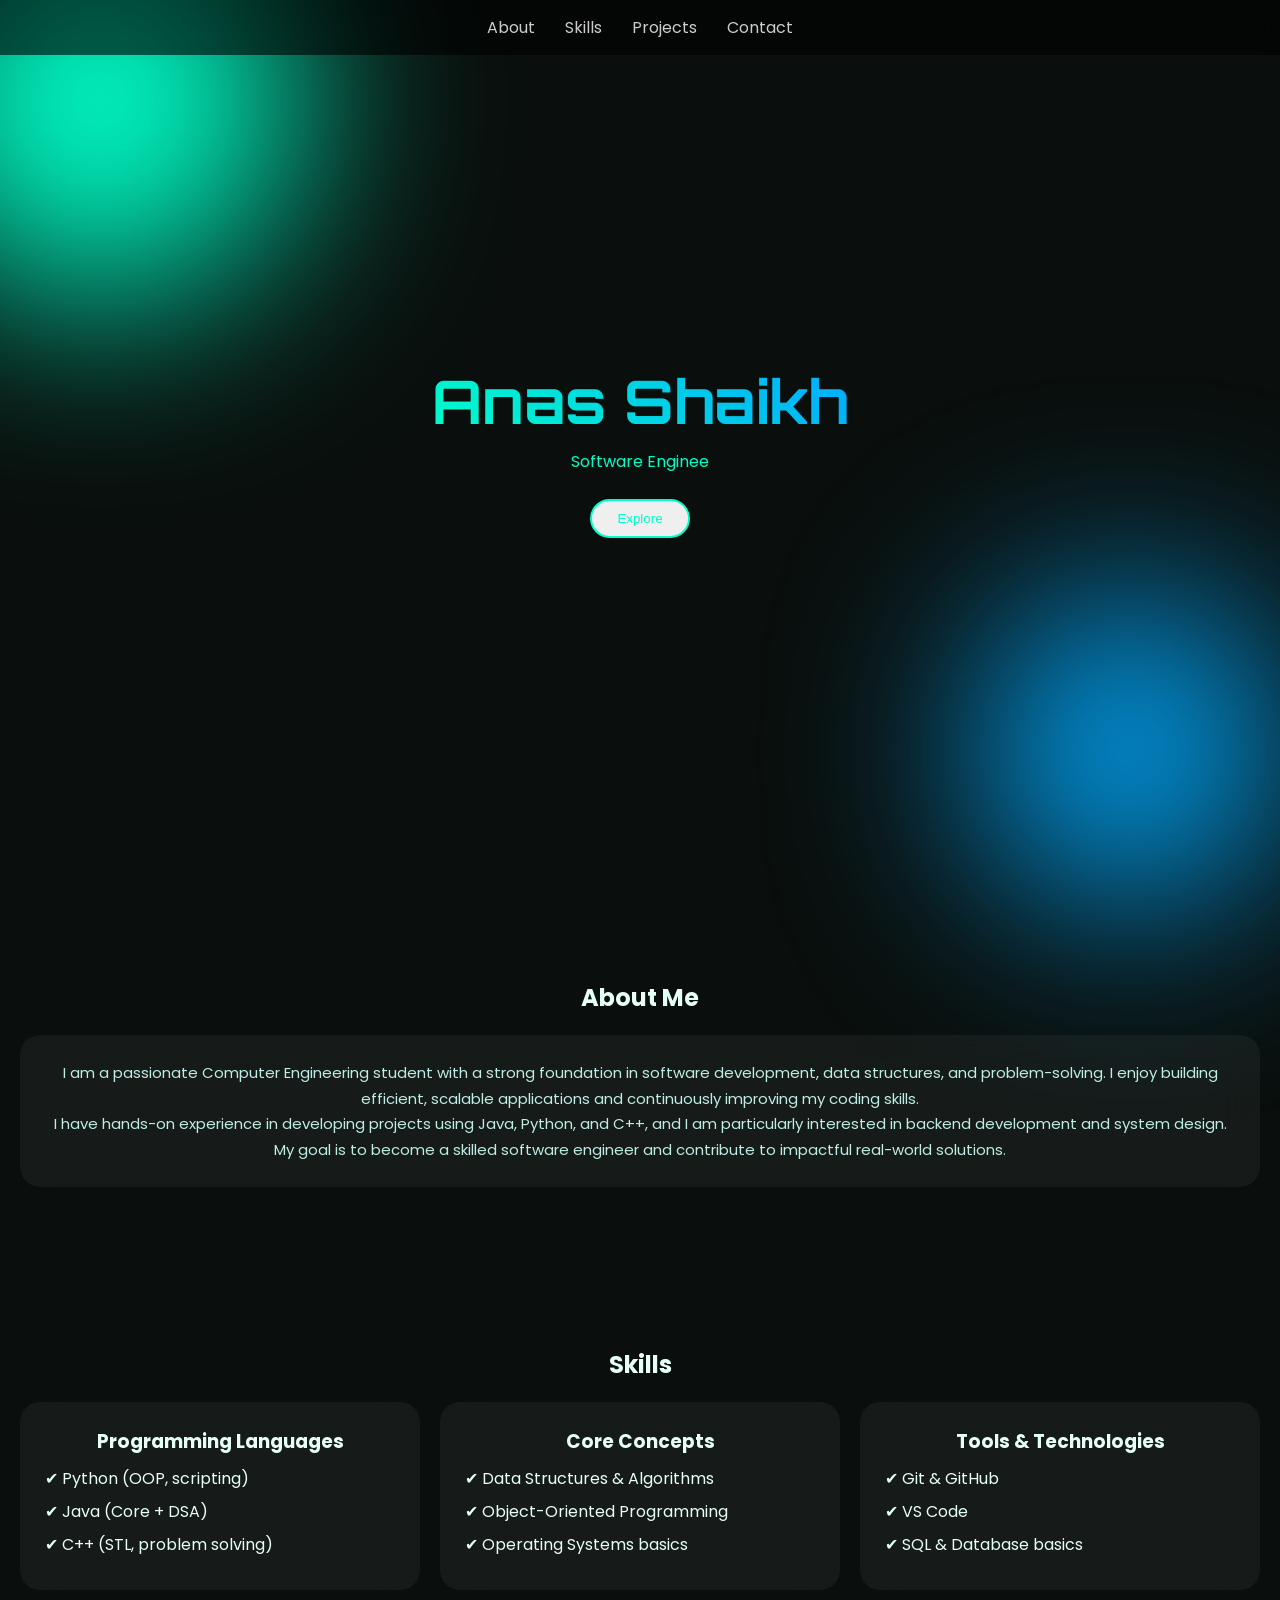
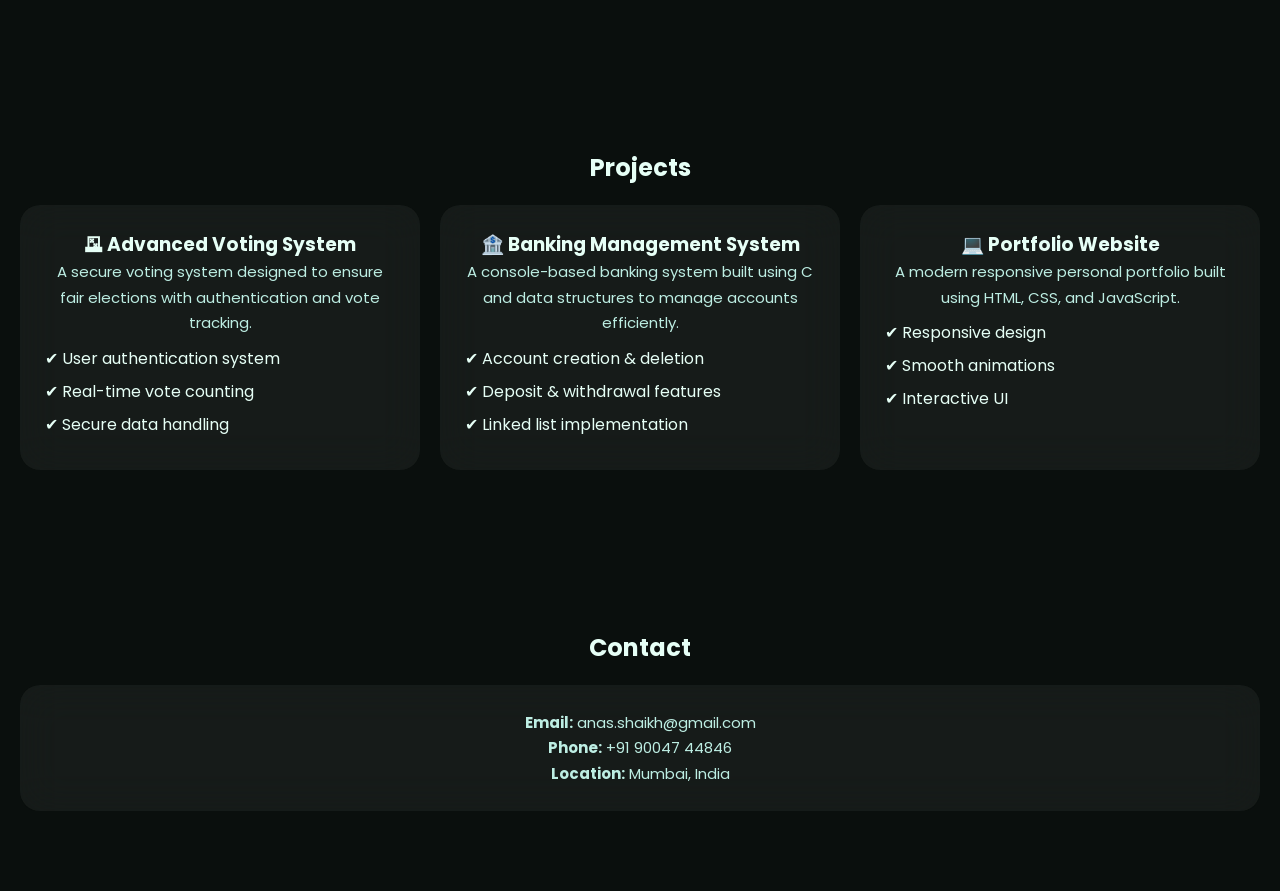
==== commit 052f33f8: "Revert "Rebuild portfolio with modern minimal dark aesthetic, real projects, and updated contact"" ====
--- a/index.html
+++ b/index.html
@@ -1,367 +1,212 @@
-<!DOCTYPE html>
-<html lang="en">
-<head>
-  <meta charset="UTF-8">
-  <meta name="viewport" content="width=device-width, initial-scale=1.0">
-  <title>Anas Shaikh — Frontend Developer & CS Student</title>
-  <meta name="description" content="Portfolio of Anas Shaikh, third-year Computer Science engineering student focusing on frontend web development, clean interfaces, and modern web technologies.">
-  
-  <!-- Open Graph -->
-  <meta property="og:title" content="Anas Shaikh — Frontend Developer & CS Student">
-  <meta property="og:description" content="Building thoughtful digital experiences. Third-year computer engineering student specializing in frontend web development.">
-  <meta property="og:type" content="website">
-
-  <!-- Favicon -->
-  <link rel="icon" type="image/svg+xml" href="assets/favicon.svg">
-
-  <!-- Typography -->
-  <link rel="preconnect" href="https://fonts.googleapis.com">
-  <link rel="preconnect" href="https://fonts.gstatic.com" crossorigin>
-  <link href="https://fonts.googleapis.com/css2?family=Inter:wght@400;500;600;700&family=JetBrains+Mono:wght@400;500;600&display=swap" rel="stylesheet">
-
-  <link rel="stylesheet" href="css/style.css">
-</head>
-<body>
-  <div class="bg-grid-pattern" aria-hidden="true"></div>
-
-  <!-- Header -->
-  <header class="site-header">
-    <div class="container nav-wrapper">
-      <a href="index.html" class="logo" aria-label="Anas Shaikh Home">
-        <span class="logo-monogram">AS</span>
-        <span class="logo-text">Anas Shaikh</span>
-        <span class="logo-role">/ dev</span>
-      </a>
-
-      <button class="mobile-toggle" aria-label="Open navigation menu" aria-expanded="false" aria-controls="primary-nav">
-        <svg fill="none" stroke="currentColor" stroke-width="2" viewBox="0 0 24 24">
-          <path stroke-linecap="round" stroke-linejoin="round" d="M4 6h16M4 12h16M4 18h16"></path>
-        </svg>
-      </button>
-
-      <nav id="primary-nav">
-        <ul class="nav-menu">
-          <li><a href="index.html" class="nav-link active">Home</a></li>
-          <li><a href="projects.html" class="nav-link">Projects</a></li>
-          <li><a href="about.html" class="nav-link">About</a></li>
-          <li><a href="about.html#contact" class="btn btn-secondary btn-sm" style="margin-left: 0.5rem;">Contact</a></li>
-        </ul>
-      </nav>
-    </div>
-  </header>
-
-  <main id="main-content">
-    <!-- Hero Section -->
-    <section class="hero-section">
-      <div class="container hero-grid">
-        <div class="hero-content">
-          <div class="status-pill" style="margin-bottom: 1.25rem;">
-            <span class="status-dot"></span>
-            <span>Currently learning & building</span>
-          </div>
-
-          <span class="eyebrow">COMPUTER ENGINEERING STUDENT · FRONTEND DEVELOPER</span>
-          <h1 class="hero-title">Building thoughtful digital experiences.</h1>
-          <p class="hero-bio">
-            Hi, I'm Anas Shaikh — a third-year Computer Science engineering student (CMPN A) with a keen interest in frontend development, responsive design, and crafting clean, usable web interfaces.
-          </p>
-
-          <div class="hero-actions">
-            <a href="projects.html" class="btn btn-primary">
-              Explore Projects
-              <svg width="16" height="16" viewBox="0 0 24 24" fill="none" stroke="currentColor" stroke-width="2" stroke-linecap="round" stroke-linejoin="round"><line x1="5" y1="12" x2="19" y2="12"></line><polyline points="12 5 19 12 12 19"></polyline></svg>
-            </a>
-            <a href="about.html#contact" class="btn btn-secondary">Get in Touch</a>
-          </div>
-        </div>
-
-        <!-- Hero Abstract / Code Editor Panel -->
-        <div class="hero-panel" aria-hidden="true">
-          <div class="panel-header">
-            <div class="panel-dots">
-              <span class="panel-dot close"></span>
-              <span class="panel-dot min"></span>
-              <span class="panel-dot max"></span>
-            </div>
-            <span class="panel-title">DeveloperProfile.ts</span>
-            <span style="font-family: var(--font-mono); font-size: 0.72rem; color: var(--muted-violet);">UTF-8</span>
-          </div>
-          <div class="panel-body">
-            <div class="code-line"><span class="code-num">01</span><span><span class="syntax-keyword">const</span> <span class="syntax-prop">developer</span> = {</span></div>
-            <div class="code-line"><span class="code-num">02</span><span>&nbsp;&nbsp;<span class="syntax-prop">name</span>: <span class="syntax-string">"Anas Shaikh"</span>,</span></div>
-            <div class="code-line"><span class="code-num">03</span><span>&nbsp;&nbsp;<span class="syntax-prop">role</span>: <span class="syntax-string">"Frontend Developer"</span>,</span></div>
-            <div class="code-line"><span class="code-num">04</span><span>&nbsp;&nbsp;<span class="syntax-prop">education</span>: <span class="syntax-string">"B.Tech CSE (3rd Year)"</span>,</span></div>
-            <div class="code-line"><span class="code-num">05</span><span>&nbsp;&nbsp;<span class="syntax-prop">focus</span>: [<span class="syntax-string">"Semantic HTML"</span>, <span class="syntax-string">"CSS Systems"</span>, <span class="syntax-string">"Modern JS"</span>],</span></div>
-            <div class="code-line"><span class="code-num">06</span><span>&nbsp;&nbsp;<span class="syntax-prop">hackathons</span>: [<span class="syntax-string">"SIH 2026 (Round 2)"</span>, <span class="syntax-string">"SIH 2025"</span>],</span></div>
-            <div class="code-line"><span class="code-num">07</span><span>&nbsp;&nbsp;<span class="syntax-prop">status</span>: <span class="syntax-accent">"Actively improving core craft"</span></span></div>
-            <div class="code-line"><span class="code-num">08</span><span>};</span></div>
-            
-            <div class="panel-footer-badge">
-              ⚡ Seeking practical frontend opportunities & collaborations
-            </div>
-          </div>
-        </div>
-      </div>
-    </section>
-
-    <!-- Selected Projects Section -->
-    <section class="section">
-      <div class="container">
-        <div class="section-header">
-          <div>
-            <span class="eyebrow">WORK & CODE</span>
-            <h2 class="section-title">Selected Projects</h2>
-            <p class="section-subtitle">Real repositories and web implementations focused on clean structure and algorithms.</p>
-          </div>
-          <a href="projects.html" class="section-link">
-            View all projects
-            <svg width="16" height="16" viewBox="0 0 24 24" fill="none" stroke="currentColor" stroke-width="2" stroke-linecap="round" stroke-linejoin="round"><path d="M5 12h14M12 5l7 7-7 7"/></svg>
-          </a>
-        </div>
-
-        <div class="projects-grid">
-          <!-- Project 1: Personal Portfolio -->
-          <article class="project-card reveal-on-scroll">
-            <div class="project-preview">
-              <div class="mockup-portfolio" aria-hidden="true">
-                <div class="mockup-bar short"></div>
-                <div class="mockup-bar med"></div>
-                <div class="mockup-grid-blocks">
-                  <div class="mockup-block"></div>
-                  <div class="mockup-block"></div>
-                </div>
-              </div>
-            </div>
-            <div class="project-body">
-              <div class="project-meta">
-                <span class="project-category">Frontend & UI</span>
-                <span class="badge-active">Active Repo</span>
-              </div>
-              <h3 class="project-title">Personal Portfolio</h3>
-              <p class="project-desc">
-                A refined, minimal developer portfolio engineered with semantic HTML5, custom CSS design tokens, and keyboard accessibility.
-              </p>
-              <div class="project-tags">
-                <span class="tech-tag">HTML5</span>
-                <span class="tech-tag">Modern CSS</span>
-                <span class="tech-tag">Vanilla JS</span>
-                <span class="tech-tag">Responsive</span>
-              </div>
-              <div class="project-actions">
-                <a href="https://github.com/anasshaikh174/portfolio" target="_blank" rel="noopener noreferrer" class="project-link">
-                  GitHub Repo
-                  <svg width="14" height="14" viewBox="0 0 24 24" fill="none" stroke="currentColor" stroke-width="2"><path d="M18 13v6a2 2 0 0 1-2 2H5a2 2 0 0 1-2-2V8a2 2 0 0 1 2-2h6M15 3h6v6M10 14L21 3"/></svg>
-                </a>
-                <span class="skill-status proficient">Featured</span>
-              </div>
-            </div>
-          </article>
-
-          <!-- Project 2: Warehouse Packing Optimization -->
-          <article class="project-card reveal-on-scroll">
-            <div class="project-preview">
-              <div class="mockup-dashboard" aria-hidden="true">
-                <div class="mockup-bar short" style="background: var(--plum);"></div>
-                <div class="mockup-chart-bars">
-                  <div class="chart-bar h-1"></div>
-                  <div class="chart-bar h-4" style="background: var(--muted-violet);"></div>
-                  <div class="chart-bar h-2"></div>
-                  <div class="chart-bar h-5"></div>
-                  <div class="chart-bar h-3"></div>
-                </div>
-              </div>
-            </div>
-            <div class="project-body">
-              <div class="project-meta">
-                <span class="project-category">Algorithms & Optimization</span>
-                <span class="badge-active">Public Repo</span>
-              </div>
-              <h3 class="project-title">Warehouse Packing Optimization</h3>
-              <p class="project-desc">
-                A systematic algorithmic approach designed to efficiently organize and store items in a warehouse. Evaluates item dimensions, weight, and volume constraints to maximize spatial utilization and streamline packing sequences.
-              </p>
-              <div class="project-tags">
-                <span class="tech-tag">Algorithms</span>
-                <span class="tech-tag">Optimization</span>
-                <span class="tech-tag">Analysis of Algorithms</span>
-                <span class="tech-tag">Space Utilization</span>
-              </div>
-              <div class="project-actions">
-                <a href="https://github.com/anasshaikh174/Warehouse-packing-optimization" target="_blank" rel="noopener noreferrer" class="project-link">
-                  GitHub Repo
-                  <svg width="14" height="14" viewBox="0 0 24 24" fill="none" stroke="currentColor" stroke-width="2"><path d="M18 13v6a2 2 0 0 1-2 2H5a2 2 0 0 1-2-2V8a2 2 0 0 1 2-2h6M15 3h6v6M10 14L21 3"/></svg>
-                </a>
-                <span class="skill-status proficient">AOA Project</span>
-              </div>
-            </div>
-          </article>
-        </div>
-      </div>
-    </section>
-
-    <!-- Technical Toolkit Preview -->
-    <section class="section" style="background-color: rgba(31, 43, 60, 0.2);">
-      <div class="container">
-        <div class="section-header">
-          <div>
-            <span class="eyebrow">CAPABILITIES</span>
-            <h2 class="section-title">Technical Toolkit</h2>
-            <p class="section-subtitle">Core technologies and development tools I work with daily as an undergraduate engineer.</p>
-          </div>
-          <a href="about.html#toolkit" class="section-link">
-            Full toolkit breakdown
-            <svg width="16" height="16" viewBox="0 0 24 24" fill="none" stroke="currentColor" stroke-width="2"><path d="M5 12h14M12 5l7 7-7 7"/></svg>
-          </a>
-        </div>
-
-        <div class="toolkit-grid">
-          <!-- Frontend -->
-          <div class="toolkit-card reveal-on-scroll">
-            <h3 class="toolkit-category-title">
-              <svg class="toolkit-category-icon" width="18" height="18" viewBox="0 0 24 24" fill="none" stroke="currentColor" stroke-width="2"><rect x="3" y="3" width="18" height="18" rx="2" ry="2"></rect><line x1="3" y1="9" x2="21" y2="9"></line><line x1="9" y1="21" x2="9" y2="9"></line></svg>
-              Frontend Foundations
-            </h3>
-            <div class="skill-list">
-              <div class="skill-item"><span class="skill-name">HTML5 (Semantic Markup)</span><span class="skill-status proficient">Daily Use</span></div>
-              <div class="skill-item"><span class="skill-name">CSS3 (Flexbox, Grid, Tokens)</span><span class="skill-status proficient">Daily Use</span></div>
-              <div class="skill-item"><span class="skill-name">Modern JavaScript (ES6+)</span><span class="skill-status proficient">Daily Use</span></div>
-              <div class="skill-item"><span class="skill-name">Responsive Web Design</span><span class="skill-status proficient">Daily Use</span></div>
-              <div class="skill-item"><span class="skill-name">React</span><span class="skill-status learning">Currently Learning</span></div>
-            </div>
-          </div>
-
-          <!-- Tools -->
-          <div class="toolkit-card reveal-on-scroll">
-            <h3 class="toolkit-category-title">
-              <svg class="toolkit-category-icon" width="18" height="18" viewBox="0 0 24 24" fill="none" stroke="currentColor" stroke-width="2"><path d="M14.7 6.3a1 1 0 0 0 0 1.4l1.6 1.6a1 1 0 0 0 1.4 0l3.77-3.77a6 6 0 0 1-7.94 7.94l-6.91 6.91a2.12 2.12 0 0 1-3-3l6.91-6.91a6 6 0 0 1 7.94-7.94l-3.76 3.76z"></path></svg>
-              Developer Tools
-            </h3>
-            <div class="skill-list">
-              <div class="skill-item"><span class="skill-name">Git Version Control</span><span class="skill-status proficient">Familiar</span></div>
-              <div class="skill-item"><span class="skill-name">GitHub Workflow</span><span class="skill-status proficient">Familiar</span></div>
-              <div class="skill-item"><span class="skill-name">VS Code Environment</span><span class="skill-status proficient">Daily Use</span></div>
-              <div class="skill-item"><span class="skill-name">Browser DevTools & Inspection</span><span class="skill-status proficient">Daily Use</span></div>
-            </div>
-          </div>
-
-          <!-- Foundations -->
-          <div class="toolkit-card reveal-on-scroll">
-            <h3 class="toolkit-category-title">
-              <svg class="toolkit-category-icon" width="18" height="18" viewBox="0 0 24 24" fill="none" stroke="currentColor" stroke-width="2"><ellipse cx="12" cy="5" rx="9" ry="3"></ellipse><path d="M21 12c0 1.66-4 3-9 3s-9-1.34-9-3"></path><path d="M3 5v14c0 1.66 4 3 9 3s9-1.34 9-3V5"></path></svg>
-              Backend & Foundations
-            </h3>
-            <div class="skill-list">
-              <div class="skill-item"><span class="skill-name">Data Structures & Algorithms</span><span class="skill-status proficient">Academic Core</span></div>
-              <div class="skill-item"><span class="skill-name">SQL & Relational Databases</span><span class="skill-status learning">Foundational</span></div>
-              <div class="skill-item"><span class="skill-name">RESTful API Integration</span><span class="skill-status learning">Learning</span></div>
-              <div class="skill-item"><span class="skill-name">Object-Oriented Programming</span><span class="skill-status proficient">Academic Core</span></div>
-            </div>
-          </div>
-        </div>
-      </div>
-    </section>
-
-    <!-- Achievements Section -->
-    <section class="section">
-      <div class="container">
-        <div class="section-header">
-          <div>
-            <span class="eyebrow">MILESTONES & HACKATHONS</span>
-            <h2 class="section-title">Key Achievements</h2>
-            <p class="section-subtitle">Competitive hackathons and collaborative software engineering challenges.</p>
-          </div>
-        </div>
-
-        <div class="achievements-grid">
-          <!-- Achievement 1 -->
-          <div class="achievement-card highlight reveal-on-scroll">
-            <div>
-              <div class="achievement-header">
-                <span class="achievement-year">SIH 2026</span>
-                <span class="achievement-badge">Round 2 Qualified</span>
-              </div>
-              <h3 class="achievement-title">Smart India Hackathon 2026</h3>
-              <p class="achievement-desc">
-                Qualified for Round 2 in one of India's premier nationwide innovation hackathons. Collaborated with a team on problem statement analysis, system architecture, and prototyping a digital solution under strict constraints.
-              </p>
-            </div>
-          </div>
-
-          <!-- Achievement 2 -->
-          <div class="achievement-card reveal-on-scroll">
-            <div>
-              <div class="achievement-header">
-                <span class="achievement-year">SIH 2025</span>
-                <span class="achievement-badge" style="background: rgba(49, 60, 76, 0.4); border-color: var(--border-subtle);">Participant</span>
-              </div>
-              <h3 class="achievement-title">Smart India Hackathon 2025</h3>
-              <p class="achievement-desc">
-                Participated in SIH 2025, gaining intensive experience in rapid idea validation, team coordination, code versioning, and presenting a technical solution to evaluators.
-              </p>
-            </div>
-          </div>
-        </div>
-      </div>
-    </section>
-
-    <!-- Compact Contact CTA -->
-    <section class="contact-section">
-      <div class="container">
-        <div class="contact-card reveal-on-scroll">
-          <div>
-            <span class="eyebrow">LET'S CONNECT</span>
-            <h2 style="font-size: 1.85rem; margin-bottom: 0.75rem;">Interested in collaborating or discussing an opportunity?</h2>
-            <p style="margin-bottom: 1.5rem; max-width: 520px;">
-              I'm always open to discussing web engineering projects, student collaborations, internships, or frontend design ideas.
-            </p>
-            <div style="display: flex; gap: 0.75rem; flex-wrap: wrap;">
-              <a href="mailto:anas.shaikh1405@gmail.com" class="btn btn-primary">
-                Send an Email
-                <svg width="15" height="15" viewBox="0 0 24 24" fill="none" stroke="currentColor" stroke-width="2"><path d="M4 4h16c1.1 0 2 .9 2 2v12c0 1.1-.9 2-2 2H4c-1.1 0-2-.9-2-2V6c0-1.1.9-2 2-2z"></path><polyline points="22,6 12,13 2,6"></polyline></svg>
-              </a>
-              <a href="about.html" class="btn btn-secondary">Learn More About Me</a>
-            </div>
-          </div>
-
-          <div class="contact-info-list">
-            <a href="mailto:anas.shaikh1405@gmail.com" class="contact-link-row">
-              <svg class="contact-icon" viewBox="0 0 24 24" fill="none" stroke="currentColor" stroke-width="2"><path d="M4 4h16c1.1 0 2 .9 2 2v12c0 1.1-.9 2-2 2H4c-1.1 0-2-.9-2-2V6c0-1.1.9-2 2-2z"></path><polyline points="22,6 12,13 2,6"></polyline></svg>
-              <span>anas.shaikh1405@gmail.com</span>
-            </a>
-            <a href="tel:+919004744846" class="contact-link-row">
-              <svg class="contact-icon" viewBox="0 0 24 24" fill="none" stroke="currentColor" stroke-width="2"><path d="M22 16.92v3a2 2 0 0 1-2.18 2 19.79 19.79 0 0 1-8.63-3.07 19.5 19.5 0 0 1-6-6 19.79 19.79 0 0 1-3.07-8.67A2 2 0 0 1 4.11 2h3a2 2 0 0 1 2 1.72 12.84 12.84 0 0 0 .7 2.81 2 2 0 0 1-.45 2.11L8.09 9.91a16 16 0 0 0 6 6l1.27-1.27a2 2 0 0 1 2.11-.45 12.84 12.84 0 0 0 2.81.7A2 2 0 0 1 22 16.92z"></path></svg>
-              <span>+91 9004744846</span>
-            </a>
-            <a href="https://github.com/anasshaikh174" target="_blank" rel="noopener noreferrer" class="contact-link-row">
-              <svg class="contact-icon" viewBox="0 0 24 24" fill="none" stroke="currentColor" stroke-width="2"><path d="M9 19c-5 1.5-5-2.5-7-3m14 6v-3.87a3.37 3.37 0 0 0-.94-2.61c3.14-.35 6.44-1.54 6.44-7A5.44 5.44 0 0 0 20 4.77 5.07 5.07 0 0 0 19.91 1S18.73.65 16 2.48a13.38 13.38 0 0 0-7 0C6.27.65 5.09 1 5.09 1A5.07 5.07 0 0 0 5 4.77a5.44 5.44 0 0 0-1.5 3.78c0 5.42 3.3 6.61 6.44 7A3.37 3.37 0 0 0 9 18.13V22"></path></svg>
-              <span>github.com/anasshaikh174</span>
-            </a>
-            <div class="contact-link-row" style="cursor: default;">
-              <svg class="contact-icon" viewBox="0 0 24 24" fill="none" stroke="currentColor" stroke-width="2"><path d="M21 10c0 7-9 13-9 13s-9-6-9-13a9 9 0 0 1 18 0z"></path><circle cx="12" cy="10" r="3"></circle></svg>
-              <span>Mumbai, India</span>
-            </div>
-          </div>
-        </div>
-      </div>
-    </section>
-  </main>
-
-  <!-- Footer -->
-  <footer class="site-footer">
-    <div class="container footer-wrapper">
-      <div>
-        <span style="color: var(--text-secondary); font-weight: 500;">Anas Shaikh</span>
-        <span style="margin-left: 0.5rem; font-size: 0.8rem;">· Computer Science Engineering Undergraduate</span>
-      </div>
-      <ul class="footer-nav">
-        <li><a href="index.html">Home</a></li>
-        <li><a href="projects.html">Projects</a></li>
-        <li><a href="about.html">About</a></li>
-        <li><a href="mailto:anas.shaikh1405@gmail.com">Email</a></li>
-      </ul>
-    </div>
-  </footer>
-
-  <script src="js/main.js"></script>
-</body>
-</html>
+<!DOCTYPE html>
+<html lang="en">
+<head>
+<meta charset="UTF-8">
+<meta name="viewport" content="width=device-width, initial-scale=1.0">
+<title>Anas Shaikh | Portfolio</title>
+
+<link href="https://fonts.googleapis.com/css2?family=Orbitron:wght@500;700&family=Poppins:wght@300;400;600&display=swap" rel="stylesheet">
+
+<style>
+*{margin:0;padding:0;box-sizing:border-box;}
+body{background:#0a0f0d;color:#e6fff6;font-family:Poppins;overflow-x:hidden;}
+
+/* ORBS */
+.orb{position:fixed;border-radius:50%;filter:blur(100px);z-index:-1;}
+.o1{width:400px;height:400px;background:#00ffc8;top:-100px;left:-100px;}
+.o2{width:300px;height:300px;background:#00aaff;bottom:0;right:0;}
+
+/* NAV */
+nav{position:fixed;width:100%;display:flex;justify-content:center;gap:30px;padding:15px;background:rgba(0,0,0,0.6);backdrop-filter:blur(10px);}
+nav a{color:#ccc;text-decoration:none;}
+nav a:hover{color:#00ffc8;}
+
+/* HERO */
+.hero{height:100vh;display:flex;flex-direction:column;justify-content:center;align-items:center;text-align:center;}
+.hero h1{font-family:Orbitron;font-size:60px;background:linear-gradient(45deg,#00ffc8,#00aaff);-webkit-background-clip:text;color:transparent;}
+.typing{margin-top:10px;color:#00ffc8;height:30px;}
+
+/* BUTTON */
+.btn{margin-top:20px;padding:10px 25px;border:2px solid #00ffc8;color:#00ffc8;border-radius:20px;cursor:pointer;}
+.btn:hover{background:#00ffc8;color:black;box-shadow:0 0 20px #00ffc8;}
+
+/* SECTIONS */
+section{padding:80px 20px;text-align:center;}
+h2{margin-bottom:20px;}
+
+/* CARD */
+.card{background:rgba(255,255,255,0.05);backdrop-filter:blur(20px);border-radius:20px;padding:25px;transition:0.3s;}
+.card:hover{transform:translateY(-8px);box-shadow:0 0 25px #00ffc8;}
+
+/* GRID */
+.grid{display:grid;grid-template-columns:repeat(auto-fit,minmax(250px,1fr));gap:20px;}
+
+/* TEXT */
+p{line-height:1.7;color:#bdeee3;font-size:15px;}
+
+/* LIST */
+ul{list-style:none;text-align:left;margin-top:10px;}
+ul li{margin-bottom:8px;}
+
+/* SCROLL */
+.fade{opacity:0;transform:translateY(40px);transition:0.6s;}
+.show{opacity:1;transform:translateY(0);}
+</style>
+</head>
+
+<body>
+
+<div class="orb o1"></div>
+<div class="orb o2"></div>
+
+<nav>
+<a href="#about">About</a>
+<a href="#skills">Skills</a>
+<a href="#projects">Projects</a>
+<a href="#contact">Contact</a>
+</nav>
+
+<div class="hero">
+<h1>Anas Shaikh</h1>
+<div class="typing"></div>
+<button class="btn" onclick="scrollDown()">Explore</button>
+</div>
+
+<!-- ABOUT -->
+<section id="about" class="fade">
+<h2>About Me</h2>
+<div class="card">
+<p>
+I am a passionate Computer Engineering student with a strong foundation in software development, 
+data structures, and problem-solving. I enjoy building efficient, scalable applications and 
+continuously improving my coding skills.
+</p>
+
+<p>
+I have hands-on experience in developing projects using Java, Python, and C++, and I am particularly 
+interested in backend development and system design.
+</p>
+
+<p>
+My goal is to become a skilled software engineer and contribute to impactful real-world solutions.
+</p>
+</div>
+</section>
+
+<!-- SKILLS -->
+<section id="skills" class="fade">
+<h2>Skills</h2>
+
+<div class="grid">
+
+<div class="card">
+<h3>Programming Languages</h3>
+<ul>
+<li>✔ Python (OOP, scripting)</li>
+<li>✔ Java (Core + DSA)</li>
+<li>✔ C++ (STL, problem solving)</li>
+</ul>
+</div>
+
+<div class="card">
+<h3>Core Concepts</h3>
+<ul>
+<li>✔ Data Structures & Algorithms</li>
+<li>✔ Object-Oriented Programming</li>
+<li>✔ Operating Systems basics</li>
+</ul>
+</div>
+
+<div class="card">
+<h3>Tools & Technologies</h3>
+<ul>
+<li>✔ Git & GitHub</li>
+<li>✔ VS Code</li>
+<li>✔ SQL & Database basics</li>
+</ul>
+</div>
+
+</div>
+</section>
+
+<!-- PROJECTS -->
+<section id="projects" class="fade">
+<h2>Projects</h2>
+
+<div class="grid">
+
+<div class="card">
+<h3>🗳 Advanced Voting System</h3>
+<p>
+A secure voting system designed to ensure fair elections with authentication and vote tracking.
+</p>
+<ul>
+<li>✔ User authentication system</li>
+<li>✔ Real-time vote counting</li>
+<li>✔ Secure data handling</li>
+</ul>
+</div>
+
+<div class="card">
+<h3>🏦 Banking Management System</h3>
+<p>
+A console-based banking system built using C and data structures to manage accounts efficiently.
+</p>
+<ul>
+<li>✔ Account creation & deletion</li>
+<li>✔ Deposit & withdrawal features</li>
+<li>✔ Linked list implementation</li>
+</ul>
+</div>
+
+<div class="card">
+<h3>💻 Portfolio Website</h3>
+<p>
+A modern responsive personal portfolio built using HTML, CSS, and JavaScript.
+</p>
+<ul>
+<li>✔ Responsive design</li>
+<li>✔ Smooth animations</li>
+<li>✔ Interactive UI</li>
+</ul>
+</div>
+
+</div>
+</section>
+
+<!-- CONTACT -->
+<section id="contact" class="fade">
+<h2>Contact</h2>
+<div class="card">
+<p><b>Email:</b> anas.shaikh@gmail.com</p>
+<p><b>Phone:</b> +91 90047 44846</p>
+<p><b>Location:</b> Mumbai, India</p>
+</div>
+</section>
+
+<script>
+// TYPING
+const words=["Software Engineer","Java Developer","Problem Solver"];
+let i=0,j=0,cur="",del=false;
+function type(){
+cur=words[i];
+if(del){j--;} else{j++;}
+document.querySelector(".typing").textContent=cur.substring(0,j);
+if(!del && j==cur.length){del=true;setTimeout(type,1000);return;}
+if(del && j==0){del=false;i=(i+1)%words.length;}
+setTimeout(type,del?50:100);
+}
+type();
+
+// SCROLL
+function scrollDown(){
+document.getElementById("about").scrollIntoView({behavior:"smooth"});
+}
+const obs=new IntersectionObserver(e=>{
+e.forEach(x=>{if(x.isIntersecting)x.target.classList.add("show");});
+});
+document.querySelectorAll(".fade").forEach(el=>obs.observe(el));
+</script>
+
+</body>
+</html>
